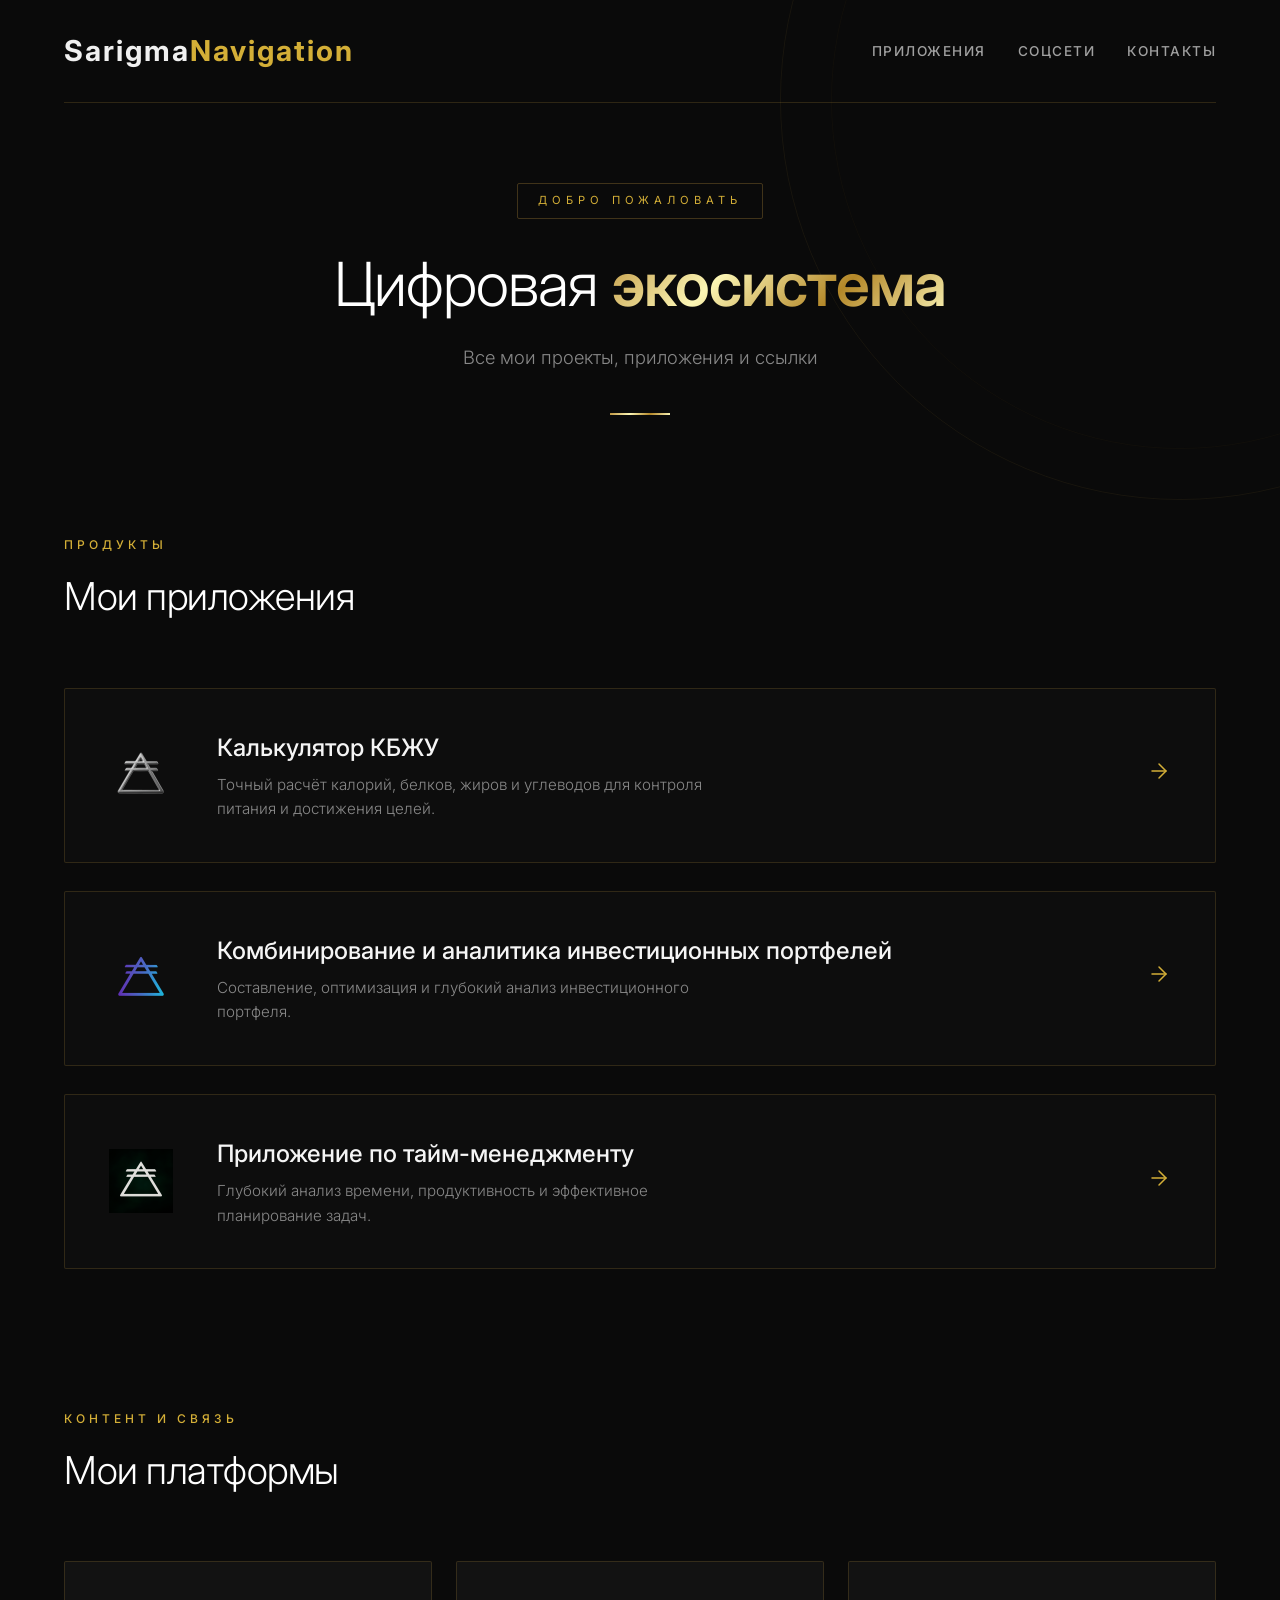
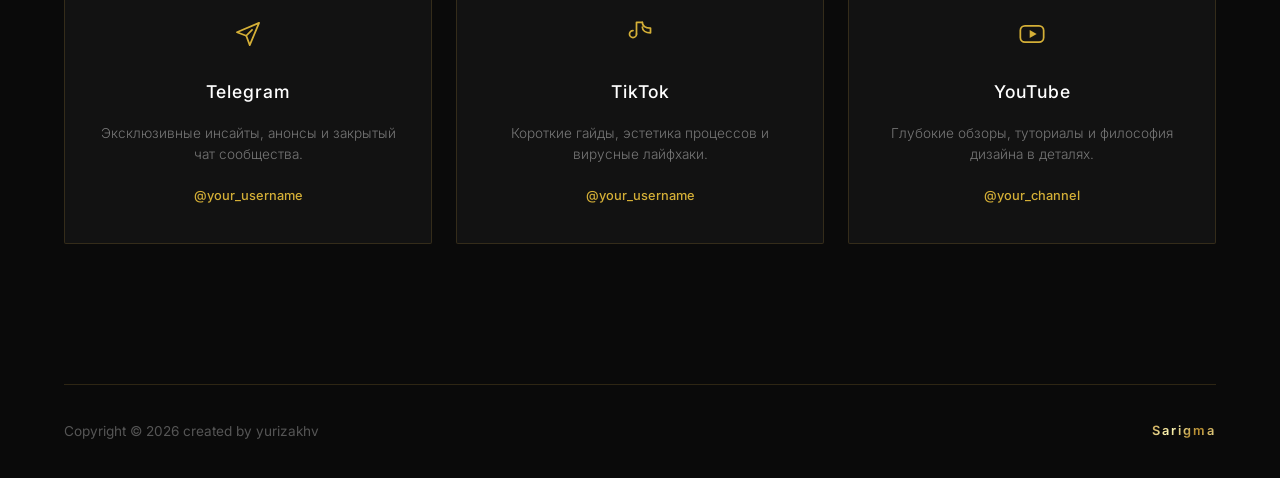
==== index.html @ ba3b02cf "первая полурабочая версия" ====
<!DOCTYPE html>
<html lang="ru">
  <head>
    <link rel="icon" href="img/favicon.png" />
    <meta charset="UTF-8" />
    <meta name="viewport" content="width=device-width, initial-scale=1.0" />
    <title>Sarigma</title>

    <!-- Подключение шрифта Inter -->
    <link rel="preconnect" href="https://fonts.googleapis.com" />
    <link rel="preconnect" href="https://fonts.gstatic.com" crossorigin />
    <link
      href="https://fonts.googleapis.com/css2?family=Inter:opsz,wght@14..32,300;14..32,400;14..32,500;14..32,600;14..32,700&display=swap"
      rel="stylesheet"
    />

    <!-- Подключение стилей -->
    <link rel="stylesheet" href="styles.css" />
  </head>
  <body>
    <!-- Декоративный фоновый элемент -->
    <div class="bg-ornament"></div>

    <div class="container">
      <!-- ===== Верхняя панель ===== -->
      <header class="header">
        <a href="#" class="logo"
          >Sarigma<span class="gold-accent">Navigation</span></a
        >
        <nav>
          <ul class="nav-links">
            <li><a href="#products">Приложения</a></li>
            <li><a href="#media">Соцсети</a></li>
            <li><a href="#contact">Контакты</a></li>
          </ul>
        </nav>
      </header>

      <!-- ===== Главный экран ===== -->
      <section class="hero">
        <span class="hero-badge animate-fade-in">ДОБРО ПОЖАЛОВАТЬ</span>
        <h1 class="animate-slide-up">
          Цифровая <span class="gold-text">экосистема</span><br />
        </h1>
        <p class="animate-slide-up animate-delay-1">
          Все мои проекты, приложения и ссылки
        </p>
        <!-- Декоративная линия -->
        <div class="gold-divider animate-scale-in"></div>
      </section>

      <!-- ===== Секция: Продукты ===== -->
      <section id="products" class="section">
        <div class="section-header">
          <span class="section-tag">Продукты</span>
          <h2 class="section-title">Мои приложения</h2>
        </div>

        <div class="products-grid">
          <!-- Карточка 1: Калькулятор КБЖУ -->
          <a
            href="https://mp.sarigma.ru"
            class="product-card reveal-on-scroll"
            target="_blank"
          >
            <div class="product-icon">
              <img
                src="img/PitAppLogo.png"
                alt="Калькулятор КБЖУ"
                class="product-icon-img"
              />
            </div>
            <div class="product-info">
              <h3>Калькулятор КБЖУ</h3>
              <p>
                Точный расчёт калорий, белков, жиров и углеводов для контроля
                питания и достижения целей.
              </p>
            </div>
            <div class="product-arrow">
              <svg
                width="24"
                height="24"
                viewBox="0 0 24 24"
                fill="none"
                stroke="currentColor"
                stroke-width="1.5"
                stroke-linecap="round"
                stroke-linejoin="round"
              >
                <line x1="5" y1="12" x2="19" y2="12"></line>
                <polyline points="12 5 19 12 12 19"></polyline>
              </svg>
            </div>
            <div class="card-shine"></div>
          </a>

          <!-- Карточка 2: Инвестиционные портфели -->
          <a
            href="https://pb.sarigma.ru"
            class="product-card reveal-on-scroll"
            target="_blank"
          >
            <div class="product-icon">
              <img
                src="img/FinAppLogo.png"
                alt="Инвестиционные портфели"
                class="product-icon-img"
              />
            </div>
            <div class="product-info">
              <h3>Комбинирование и аналитика инвестиционных портфелей</h3>
              <p>
                Составление, оптимизация и глубокий анализ инвестиционного
                портфеля.
              </p>
            </div>
            <div class="product-arrow">
              <svg
                width="24"
                height="24"
                viewBox="0 0 24 24"
                fill="none"
                stroke="currentColor"
                stroke-width="1.5"
                stroke-linecap="round"
                stroke-linejoin="round"
              >
                <line x1="5" y1="12" x2="19" y2="12"></line>
                <polyline points="12 5 19 12 12 19"></polyline>
              </svg>
            </div>
            <div class="card-shine"></div>
          </a>

          <!-- Карточка 3: Тайм-менеджмент -->
          <a
            href="https://dm.sarigma.ru"
            class="product-card reveal-on-scroll"
            target="_blank"
          >
            <div class="product-icon">
              <img
                src="img/deepAppLogo.png"
                alt="Тайм-менеджмент"
                class="product-icon-img"
              />
            </div>
            <div class="product-info">
              <h3>Приложение по тайм-менеджменту</h3>
              <p>
                Глубокий анализ времени, продуктивность и эффективное
                планирование задач.
              </p>
            </div>
            <div class="product-arrow">
              <svg
                width="24"
                height="24"
                viewBox="0 0 24 24"
                fill="none"
                stroke="currentColor"
                stroke-width="1.5"
                stroke-linecap="round"
                stroke-linejoin="round"
              >
                <line x1="5" y1="12" x2="19" y2="12"></line>
                <polyline points="12 5 19 12 12 19"></polyline>
              </svg>
            </div>
            <div class="card-shine"></div>
          </a>
        </div>
      </section>

      <!-- ===== Секция: Социальные сети ===== -->
      <section id="media" class="section">
        <div class="section-header">
          <span class="section-tag">Контент и связь</span>
          <h2 class="section-title">Мои платформы</h2>
        </div>

        <div class="media-grid">
          <!-- Telegram -->
          <a
            href="https://t.me/your_username"
            class="media-card reveal-on-scroll"
            target="_blank"
          >
            <div class="media-icon">
              <svg
                viewBox="0 0 24 24"
                fill="none"
                stroke="currentColor"
                stroke-width="1.5"
                stroke-linecap="round"
                stroke-linejoin="round"
              >
                <path d="M21.5 2.5L2.5 10.5L10.5 13.5L13.5 21.5L21.5 2.5Z" />
                <path d="M10.5 13.5L15.5 8.5" />
              </svg>
            </div>
            <h4>Telegram</h4>
            <p>Эксклюзивные инсайты, анонсы и закрытый чат сообщества.</p>
            <span class="media-handle">@your_username</span>
            <div class="card-shine"></div>
          </a>

          <!-- TikTok -->
          <a
            href="https://tiktok.com/@your_username"
            class="media-card reveal-on-scroll"
            target="_blank"
          >
            <div class="media-icon">
              <svg
                viewBox="0 0 24 24"
                fill="none"
                stroke="currentColor"
                stroke-width="1.5"
                stroke-linecap="round"
                stroke-linejoin="round"
              >
                <path
                  d="M9 12C9 13.6569 7.65685 15 6 15C4.34315 15 3 13.6569 3 12C3 10.3431 4.34315 9 6 9"
                />
                <path d="M9 12V2H14" />
                <path d="M14 2C14 6 18 7 21 7V11C17 11 14 9 14 6" />
              </svg>
            </div>
            <h4>TikTok</h4>
            <p>Короткие гайды, эстетика процессов и вирусные лайфхаки.</p>
            <span class="media-handle">@your_username</span>
            <div class="card-shine"></div>
          </a>

          <!-- YouTube -->
          <a
            href="https://youtube.com/@your_channel"
            class="media-card reveal-on-scroll"
            target="_blank"
          >
            <div class="media-icon">
              <svg
                viewBox="0 0 24 24"
                fill="none"
                stroke="currentColor"
                stroke-width="1.5"
                stroke-linecap="round"
                stroke-linejoin="round"
              >
                <rect x="2" y="5" width="20" height="14" rx="4" />
                <polygon
                  points="10 8.5 16 12 10 15.5 10 8.5"
                  fill="currentColor"
                  stroke="none"
                />
              </svg>
            </div>
            <h4>YouTube</h4>
            <p>Глубокие обзоры, туториалы и философия дизайна в деталях.</p>
            <span class="media-handle">@your_channel</span>
            <div class="card-shine"></div>
          </a>
        </div>
      </section>

      <!-- ===== Футер ===== -->
      <footer id="contact" class="footer">
        <span class="footer-text">Copyright © 2026 created by yurizakhv</span>
        <span class="gold-text">Sarigma</span>
      </footer>
    </div>

    <!-- Подключение скриптов -->
    <script src="script.js"></script>
  </body>
</html>
---- styles.css ----
/* ============================================
   RESET & БАЗОВЫЕ НАСТРОЙКИ
   ============================================ */
*,
*::before,
*::after {
  margin: 0;
  padding: 0;
  box-sizing: border-box;
}

:root {
  --bg-primary: #0a0a0a;
  --bg-secondary: #0d0d0d;
  --bg-card: rgba(255, 255, 255, 0.015);
  --text-primary: #f0f0f0;
  --text-secondary: #a0a0a0;
  --text-muted: #666;
  --gold-light: #fcf6b5;
  --gold-base: #d4af37;
  --gold-dark: #b38728;
  --gold-darker: #8b6914;
  --gold-gradient: linear-gradient(135deg, #bf953f, #fcf6b5, #b38728, #fbf5b7);
  --border-color: rgba(191, 149, 63, 0.2);
  --border-hover: rgba(191, 149, 63, 0.5);
  --font-family: "Inter", -apple-system, BlinkMacSystemFont, sans-serif;
  --transition-smooth: cubic-bezier(0.4, 0, 0.2, 1);
}

html {
  scroll-behavior: smooth;
  scrollbar-width: thin;
  scrollbar-color: var(--gold-dark) var(--bg-primary);
}

body {
  background-color: var(--bg-primary);
  color: var(--text-secondary);
  font-family: var(--font-family);
  line-height: 1.6;
  -webkit-font-smoothing: antialiased;
  -moz-osx-font-smoothing: grayscale;
  overflow-x: hidden;
  position: relative;
}

/* Кастомный скроллбар для Webkit */
::-webkit-scrollbar {
  width: 6px;
}
::-webkit-scrollbar-track {
  background: var(--bg-primary);
}
::-webkit-scrollbar-thumb {
  background: var(--gold-dark);
  border-radius: 3px;
}

.container {
  max-width: 1200px;
  margin: 0 auto;
  padding: 0 24px;
  position: relative;
  z-index: 2;
}

/* ============================================
      ДЕКОРАТИВНЫЙ ФОНОВЫЙ ОРНАМЕНТ
      ============================================ */
.bg-ornament {
  position: fixed;
  top: -300px;
  right: -300px;
  width: 800px;
  height: 800px;
  border: 1px solid rgba(191, 149, 63, 0.08);
  border-radius: 50%;
  pointer-events: none;
  z-index: 0;
  animation: ornamentRotate 60s linear infinite;
}

.bg-ornament::after {
  content: "";
  position: absolute;
  top: 50px;
  left: 50px;
  right: 50px;
  bottom: 50px;
  border: 1px solid rgba(191, 149, 63, 0.04);
  border-radius: 50%;
}

/* Золотой градиент для текста */
.gold-text {
  background: var(--gold-gradient);
  -webkit-background-clip: text;
  -webkit-text-fill-color: transparent;
  background-clip: text;
  font-weight: 600;
}

.gold-accent {
  color: var(--gold-base);
}

/* ============================================
      АНИМАЦИИ
      ============================================ */

/* Анимация появления */
@keyframes fadeInUp {
  from {
    opacity: 0;
    transform: translateY(40px);
  }
  to {
    opacity: 1;
    transform: translateY(0);
  }
}

@keyframes fadeIn {
  from {
    opacity: 0;
  }
  to {
    opacity: 1;
  }
}

@keyframes scaleIn {
  from {
    opacity: 0;
    transform: scale(0.8);
  }
  to {
    opacity: 1;
    transform: scale(1);
  }
}

@keyframes shimmer {
  0% {
    background-position: -200% center;
  }
  100% {
    background-position: 200% center;
  }
}

@keyframes ornamentRotate {
  from {
    transform: rotate(0deg);
  }
  to {
    transform: rotate(360deg);
  }
}

@keyframes pulse {
  0%,
  100% {
    opacity: 0.4;
  }
  50% {
    opacity: 0.8;
  }
}

@keyframes borderGlow {
  0%,
  100% {
    border-color: rgba(191, 149, 63, 0.2);
  }
  50% {
    border-color: rgba(191, 149, 63, 0.5);
  }
}

@keyframes arrowPulse {
  0%,
  100% {
    transform: translateX(0);
  }
  50% {
    transform: translateX(6px);
  }
}

/* Классы для анимаций */
.animate-fade-in {
  animation: fadeIn 1s var(--transition-smooth) both;
}

.animate-slide-up {
  animation: fadeInUp 0.8s var(--transition-smooth) both;
}

.animate-scale-in {
  animation: scaleIn 0.6s var(--transition-smooth) 0.5s both;
}

.animate-delay-1 {
  animation-delay: 0.2s;
}
.animate-delay-2 {
  animation-delay: 0.4s;
}
.animate-delay-3 {
  animation-delay: 0.6s;
}

/* Анимация при скролле */
.reveal-on-scroll {
  opacity: 0;
  transform: translateY(60px);
  transition: opacity 0.8s var(--transition-smooth),
    transform 0.8s var(--transition-smooth);
}

.reveal-on-scroll.revealed {
  opacity: 1;
  transform: translateY(0);
}

/* Задержки для reveal */
.product-card:nth-child(1) {
  transition-delay: 0.1s;
}
.product-card:nth-child(2) {
  transition-delay: 0.2s;
}
.product-card:nth-child(3) {
  transition-delay: 0.3s;
}
.media-card:nth-child(1) {
  transition-delay: 0.1s;
}
.media-card:nth-child(2) {
  transition-delay: 0.2s;
}
.media-card:nth-child(3) {
  transition-delay: 0.3s;
}

/* ============================================
      HEADER
      ============================================ */
.header {
  display: flex;
  justify-content: space-between;
  align-items: center;
  padding: 28px 0;
  border-bottom: 1px solid var(--border-color);
  margin-bottom: 80px;
  animation: fadeIn 0.6s var(--transition-smooth) both;
}

.logo {
  font-size: 1.8rem;
  font-weight: 700;
  letter-spacing: 2px;
  color: var(--text-primary);
  text-decoration: none;
  transition: color 0.3s;
  position: relative;
}

.logo:hover {
  color: #fff;
}

.nav-links {
  display: flex;
  gap: 32px;
  list-style: none;
}

.nav-links a {
  color: var(--text-secondary);
  text-decoration: none;
  font-weight: 500;
  font-size: 0.85rem;
  text-transform: uppercase;
  letter-spacing: 1.5px;
  transition: color 0.3s;
  position: relative;
  padding: 4px 0;
}

.nav-links a::after {
  content: "";
  position: absolute;
  bottom: 0;
  left: 0;
  width: 0;
  height: 1px;
  background: var(--gold-base);
  transition: width 0.3s var(--transition-smooth);
}

.nav-links a:hover {
  color: var(--gold-base);
}

.nav-links a:hover::after {
  width: 100%;
}

/* ============================================
      HERO
      ============================================ */
.hero {
  text-align: center;
  margin-bottom: 120px;
  position: relative;
}

.hero-badge {
  display: inline-block;
  font-size: 0.7rem;
  text-transform: uppercase;
  letter-spacing: 5px;
  color: var(--gold-base);
  padding: 8px 20px;
  border: 1px solid rgba(191, 149, 63, 0.3);
  border-radius: 2px;
  margin-bottom: 32px;
}

.hero h1 {
  font-size: 3.8rem;
  font-weight: 300;
  letter-spacing: -1px;
  line-height: 1.1;
  margin-bottom: 24px;
  color: #fff;
}

.hero p {
  font-size: 1.15rem;
  color: #888;
  max-width: 560px;
  margin: 0 auto 40px;
  font-weight: 300;
  line-height: 1.7;
}

.gold-divider {
  width: 60px;
  height: 2px;
  background: var(--gold-gradient);
  margin: 0 auto;
}

/* ============================================
      СЕКЦИИ
      ============================================ */
.section {
  margin-bottom: 140px;
}

.section-header {
  margin-bottom: 60px;
}

.section-tag {
  display: block;
  font-size: 0.75rem;
  text-transform: uppercase;
  letter-spacing: 4px;
  color: var(--gold-base);
  margin-bottom: 12px;
  font-weight: 500;
}

.section-title {
  font-size: 2.4rem;
  font-weight: 300;
  color: #fff;
  letter-spacing: -0.5px;
}

/* ============================================
      КАРТОЧКИ ПРОДУКТОВ
      ============================================ */
.products-grid {
  display: flex;
  flex-direction: column;
  gap: 28px;
}

.product-card {
  position: relative;
  display: flex;
  align-items: center;
  background: var(--bg-card);
  border: 1px solid var(--border-color);
  border-radius: 2px;
  padding: 40px 44px;
  text-decoration: none;
  color: inherit;
  gap: 44px;
  transition: border-color 0.5s var(--transition-smooth),
    background 0.5s var(--transition-smooth),
    transform 0.4s var(--transition-smooth);
  overflow: hidden;
  cursor: pointer;
}

.product-card:hover {
  border-color: var(--border-hover);
  background: rgba(255, 255, 255, 0.03);
  transform: translateX(4px);
}

.product-icon {
  font-size: 2.6rem;
  min-width: 64px;
  text-align: center;
  color: var(--gold-base);
  transition: transform 0.4s var(--transition-smooth);
  position: relative;
  z-index: 1;
}

.product-card:hover .product-icon {
  transform: scale(1.1);
}

.product-info {
  position: relative;
  z-index: 1;
}

.product-info h3 {
  font-size: 1.5rem;
  font-weight: 500;
  color: #f5f5f5;
  margin-bottom: 6px;
  transition: color 0.3s;
}

.product-card:hover .product-info h3 {
  color: #fff;
}

.product-info p {
  color: #888;
  font-weight: 300;
  font-size: 0.95rem;
  max-width: 520px;
}

.product-arrow {
  margin-left: auto;
  color: var(--gold-base);
  transition: all 0.4s var(--transition-smooth);
  position: relative;
  z-index: 1;
}

.product-card:hover .product-arrow {
  animation: arrowPulse 0.6s var(--transition-smooth) infinite;
  color: #fff;
}

/* Эффект блика при наведении */
.card-shine {
  position: absolute;
  top: 0;
  left: 0;
  width: 100%;
  height: 100%;
  background: radial-gradient(
    400px circle at var(--mouse-x, 50%) var(--mouse-y, 50%),
    rgba(191, 149, 63, 0.06),
    transparent 40%
  );
  opacity: 0;
  transition: opacity 0.3s;
  pointer-events: none;
  z-index: 0;
}

.product-card:hover .card-shine,
.media-card:hover .card-shine {
  opacity: 1;
}

/* ============================================
      МЕДИА-КАРТОЧКИ
      ============================================ */
.media-grid {
  display: grid;
  grid-template-columns: repeat(3, 1fr);
  gap: 24px;
}

.media-card {
  position: relative;
  background: rgba(20, 20, 20, 0.8);
  border: 1px solid var(--border-color);
  padding: 44px 28px 36px;
  text-align: center;
  border-radius: 2px;
  transition: border-color 0.4s var(--transition-smooth),
    background 0.4s var(--transition-smooth),
    transform 0.4s var(--transition-smooth);
  text-decoration: none;
  color: #ccc;
  display: flex;
  flex-direction: column;
  align-items: center;
  gap: 16px;
  overflow: hidden;
  cursor: pointer;
}

.media-card:hover {
  border-color: var(--gold-base);
  background: #111;
  color: #fff;
  transform: translateY(-6px);
  box-shadow: 0 20px 40px rgba(0, 0, 0, 0.5);
}

.media-icon {
  width: 56px;
  height: 56px;
  display: flex;
  align-items: center;
  justify-content: center;
  color: var(--gold-base);
  transition: all 0.4s var(--transition-smooth);
  position: relative;
  z-index: 1;
}

.media-icon svg {
  width: 28px;
  height: 28px;
}

.media-card:hover .media-icon {
  transform: scale(1.15);
  color: var(--gold-light);
}

.media-card h4 {
  font-size: 1.1rem;
  font-weight: 500;
  letter-spacing: 1px;
  color: #fff;
  position: relative;
  z-index: 1;
}

.media-card p {
  font-size: 0.85rem;
  color: #777;
  font-weight: 300;
  position: relative;
  z-index: 1;
}

.media-handle {
  display: inline-block;
  color: var(--gold-base);
  font-size: 0.8rem;
  font-weight: 500;
  margin-top: 4px;
  transition: color 0.3s;
  position: relative;
  z-index: 1;
}

.media-card:hover .media-handle {
  color: #fff;
}

/* ============================================
      FOOTER
      ============================================ */
.footer {
  border-top: 1px solid var(--border-color);
  padding: 36px 0;
  display: flex;
  justify-content: space-between;
  align-items: center;
  color: #555;
  font-size: 0.85rem;
}

.footer-text {
  color: #555;
}

.footer .gold-text {
  font-size: 0.8rem;
  letter-spacing: 2px;
}

/* ============================================
      АДАПТИВНОСТЬ
      ============================================ */
@media (max-width: 1024px) {
  .hero h1 {
    font-size: 2.8rem;
  }

  .media-grid {
    grid-template-columns: repeat(2, 1fr);
  }
}

@media (max-width: 768px) {
  .hero h1 {
    font-size: 2.2rem;
  }

  .hero p {
    font-size: 1rem;
  }

  .product-card {
    flex-direction: column;
    text-align: center;
    padding: 32px 24px;
    gap: 18px;
  }

  .product-arrow {
    margin-left: 0;
    transform: rotate(90deg);
  }

  .product-card:hover .product-arrow {
    animation: none;
    transform: rotate(90deg) translateX(4px);
  }

  .media-grid {
    grid-template-columns: 1fr;
    gap: 16px;
  }

  .header {
    flex-direction: column;
    gap: 16px;
  }

  .nav-links {
    gap: 18px;
    flex-wrap: wrap;
    justify-content: center;
  }

  .section {
    margin-bottom: 100px;
  }

  .hero {
    margin-bottom: 80px;
  }

  .bg-ornament {
    width: 400px;
    height: 400px;
    top: -100px;
    right: -100px;
  }
}

@media (max-width: 480px) {
  .container {
    padding: 0 16px;
  }

  .hero h1 {
    font-size: 1.8rem;
  }

  .section-title {
    font-size: 1.8rem;
  }

  .product-info h3 {
    font-size: 1.3rem;
  }

  .footer {
    flex-direction: column;
    gap: 12px;
    text-align: center;
  }
}

/* ============================================
   ИКОНКИ ПРИЛОЖЕНИЙ (ИЗОБРАЖЕНИЯ)
   ============================================ */
.product-icon-img {
  width: 64px;
  height: 64px;
  object-fit: contain;
  display: block;
  transition: transform 0.4s var(--transition-smooth);
  filter: brightness(0.9);
}

.product-card:hover .product-icon-img {
  transform: scale(1.1);
  filter: brightness(1.1);
}

/* Убираем старый стиль для эмодзи-иконок */
.product-icon .icon-placeholder {
  display: none;
}
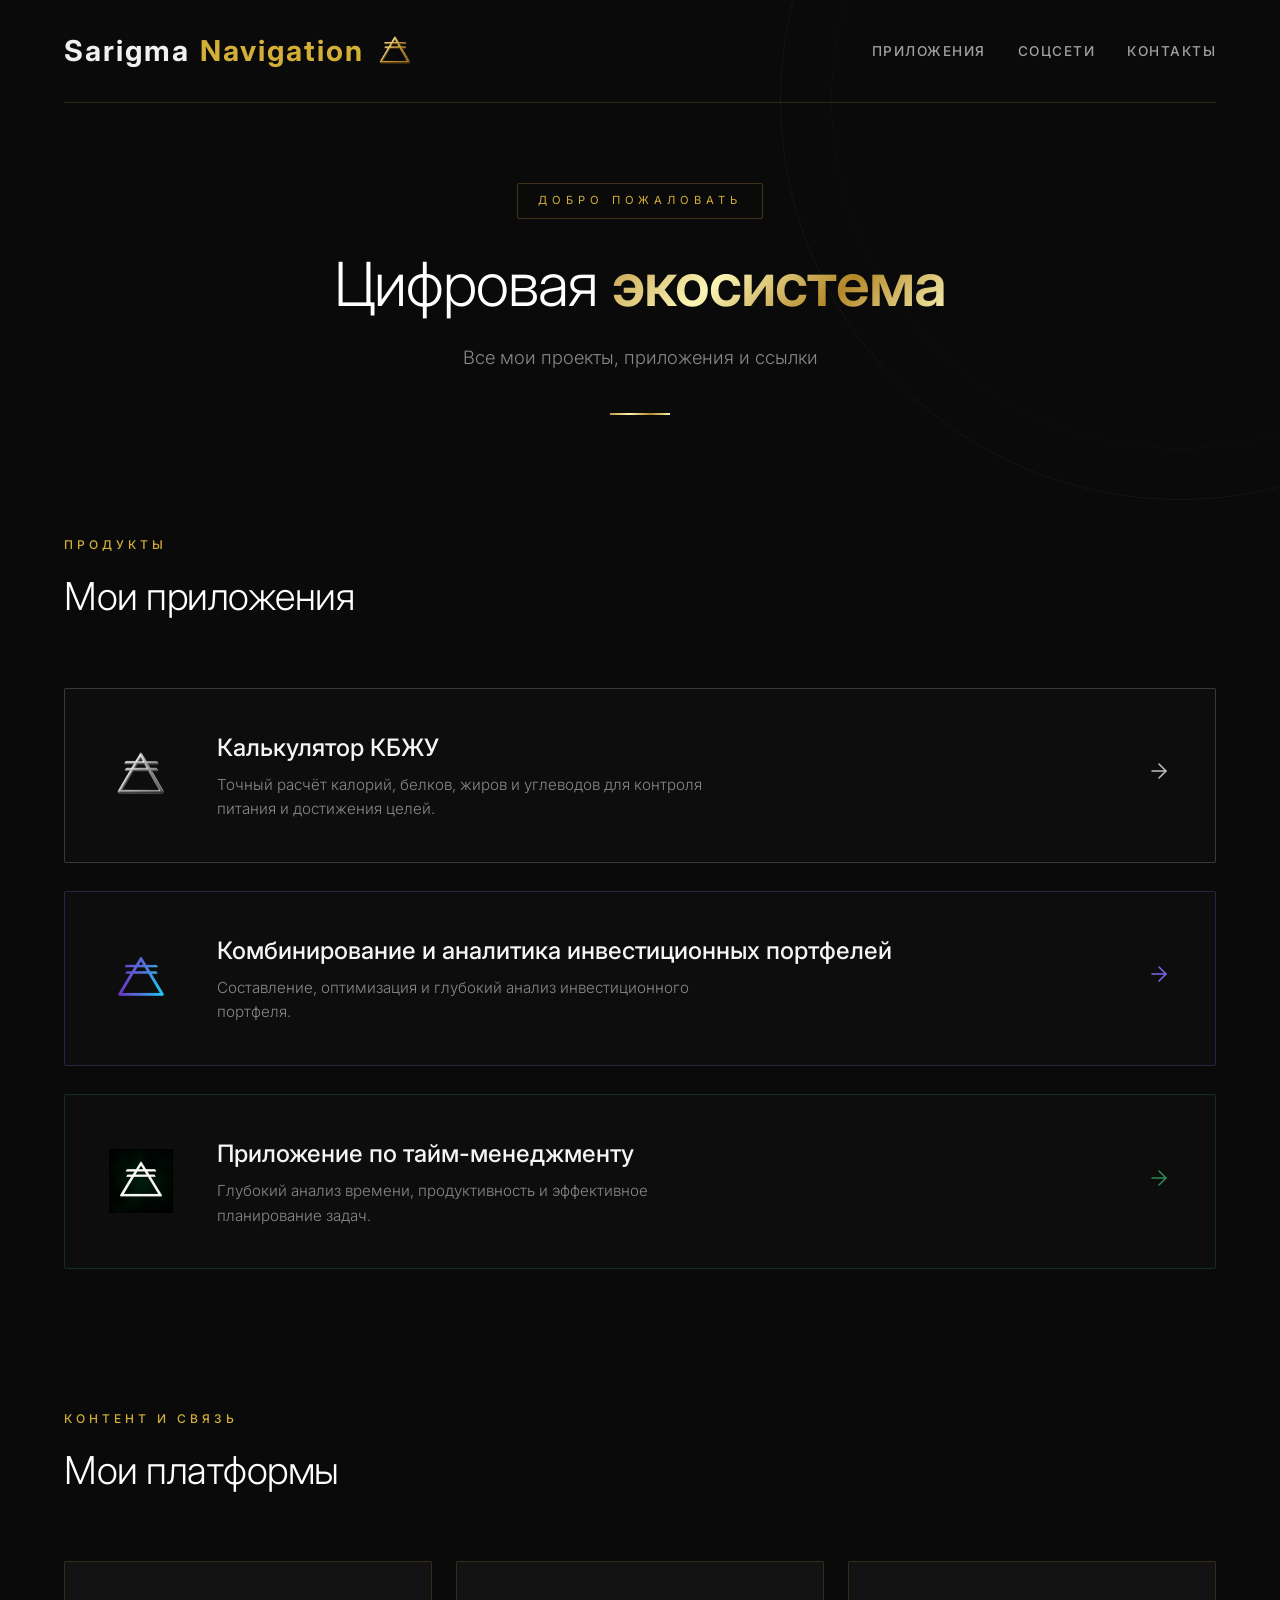
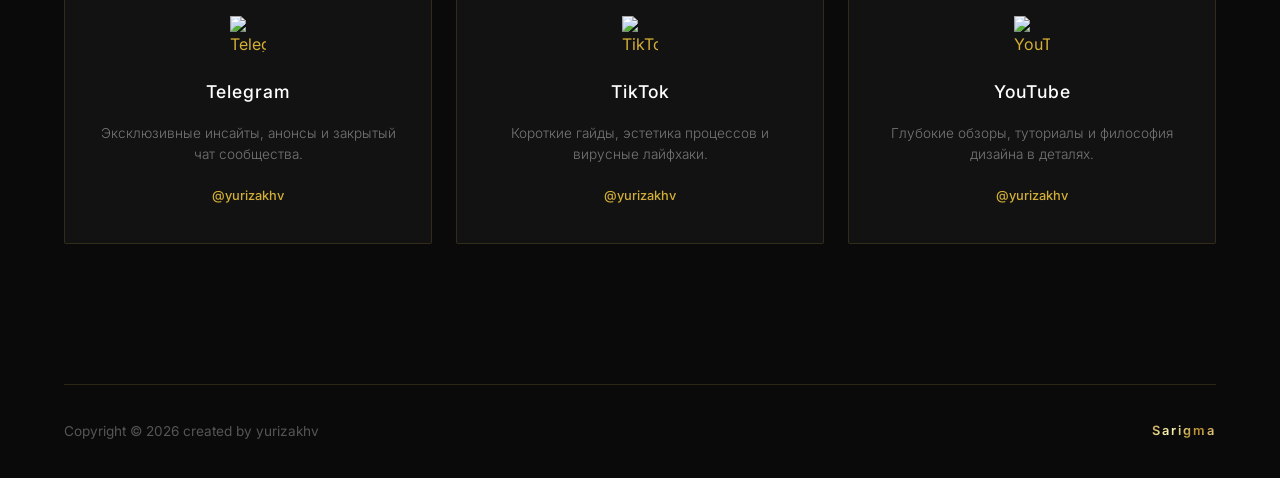
==== commit 81aacf8d: "апдейт" ====
--- a/index.html
+++ b/index.html
@@ -24,9 +24,10 @@
     <div class="container">
       <!-- ===== Верхняя панель ===== -->
       <header class="header">
-        <a href="#" class="logo"
-          >Sarigma<span class="gold-accent">Navigation</span></a
-        >
+        <a href="#" class="logo">
+          Sarigma<span class="gold-accent">Navigation</span>
+          <img src="img/sarigmaLogo.png" alt="Sarigma Logo" class="logo-img" />
+        </a>
         <nav>
           <ul class="nav-links">
             <li><a href="#products">Приложения</a></li>
@@ -57,10 +58,10 @@
         </div>
 
         <div class="products-grid">
-          <!-- Карточка 1: Калькулятор КБЖУ -->
+          <!-- Карточка 1: Калькулятор КБЖУ (серебристая) -->
           <a
             href="https://mp.sarigma.ru"
-            class="product-card reveal-on-scroll"
+            class="product-card reveal-on-scroll card-silver"
             target="_blank"
           >
             <div class="product-icon">
@@ -95,10 +96,10 @@
             <div class="card-shine"></div>
           </a>
 
-          <!-- Карточка 2: Инвестиционные портфели -->
+          <!-- Карточка 2: Инвестиционные портфели (сине-фиолетовая) -->
           <a
             href="https://pb.sarigma.ru"
-            class="product-card reveal-on-scroll"
+            class="product-card reveal-on-scroll card-blue-purple"
             target="_blank"
           >
             <div class="product-icon">
@@ -133,10 +134,10 @@
             <div class="card-shine"></div>
           </a>
 
-          <!-- Карточка 3: Тайм-менеджмент -->
+          <!-- Карточка 3: Тайм-менеджмент (тёмно-зелёная) -->
           <a
             href="https://dm.sarigma.ru"
-            class="product-card reveal-on-scroll"
+            class="product-card reveal-on-scroll card-dark-green"
             target="_blank"
           >
             <div class="product-icon">
@@ -183,83 +184,58 @@
         <div class="media-grid">
           <!-- Telegram -->
           <a
-            href="https://t.me/your_username"
+            href="https://t.me/yurizakhv"
             class="media-card reveal-on-scroll"
             target="_blank"
           >
             <div class="media-icon">
-              <svg
-                viewBox="0 0 24 24"
-                fill="none"
-                stroke="currentColor"
-                stroke-width="1.5"
-                stroke-linecap="round"
-                stroke-linejoin="round"
-              >
-                <path d="M21.5 2.5L2.5 10.5L10.5 13.5L13.5 21.5L21.5 2.5Z" />
-                <path d="M10.5 13.5L15.5 8.5" />
-              </svg>
+              <img
+                src="https://cdn.jsdelivr.net/npm/simple-icons@v9/icons/telegram.svg"
+                alt="Telegram"
+                class="media-icon-img"
+              />
             </div>
             <h4>Telegram</h4>
             <p>Эксклюзивные инсайты, анонсы и закрытый чат сообщества.</p>
-            <span class="media-handle">@your_username</span>
+            <span class="media-handle">@yurizakhv</span>
             <div class="card-shine"></div>
           </a>
 
           <!-- TikTok -->
           <a
-            href="https://tiktok.com/@your_username"
+            href="https://tiktok.com/@yurizakhv"
             class="media-card reveal-on-scroll"
             target="_blank"
           >
             <div class="media-icon">
-              <svg
-                viewBox="0 0 24 24"
-                fill="none"
-                stroke="currentColor"
-                stroke-width="1.5"
-                stroke-linecap="round"
-                stroke-linejoin="round"
-              >
-                <path
-                  d="M9 12C9 13.6569 7.65685 15 6 15C4.34315 15 3 13.6569 3 12C3 10.3431 4.34315 9 6 9"
-                />
-                <path d="M9 12V2H14" />
-                <path d="M14 2C14 6 18 7 21 7V11C17 11 14 9 14 6" />
-              </svg>
+              <img
+                src="https://cdn.jsdelivr.net/npm/simple-icons@v9/icons/tiktok.svg"
+                alt="TikTok"
+                class="media-icon-img"
+              />
             </div>
             <h4>TikTok</h4>
             <p>Короткие гайды, эстетика процессов и вирусные лайфхаки.</p>
-            <span class="media-handle">@your_username</span>
+            <span class="media-handle">@yurizakhv</span>
             <div class="card-shine"></div>
           </a>
 
           <!-- YouTube -->
           <a
-            href="https://youtube.com/@your_channel"
+            href="https://youtube.com/@yurizakhv"
             class="media-card reveal-on-scroll"
             target="_blank"
           >
             <div class="media-icon">
-              <svg
-                viewBox="0 0 24 24"
-                fill="none"
-                stroke="currentColor"
-                stroke-width="1.5"
-                stroke-linecap="round"
-                stroke-linejoin="round"
-              >
-                <rect x="2" y="5" width="20" height="14" rx="4" />
-                <polygon
-                  points="10 8.5 16 12 10 15.5 10 8.5"
-                  fill="currentColor"
-                  stroke="none"
-                />
-              </svg>
+              <img
+                src="https://cdn.jsdelivr.net/npm/simple-icons@v9/icons/youtube.svg"
+                alt="YouTube"
+                class="media-icon-img"
+              />
             </div>
             <h4>YouTube</h4>
             <p>Глубокие обзоры, туториалы и философия дизайна в деталях.</p>
-            <span class="media-handle">@your_channel</span>
+            <span class="media-handle">@yurizakhv</span>
             <div class="card-shine"></div>
           </a>
         </div>
--- a/styles.css
+++ b/styles.css
@@ -23,6 +23,15 @@
   --gold-gradient: linear-gradient(135deg, #bf953f, #fcf6b5, #b38728, #fbf5b7);
   --border-color: rgba(191, 149, 63, 0.2);
   --border-hover: rgba(191, 149, 63, 0.5);
+
+  /* Цвета для обводок карточек */
+  --color-silver: #c0c0c0;
+  --color-silver-glow: rgba(192, 192, 192, 0.5);
+  --color-blue-purple: #7b68ee;
+  --color-blue-purple-glow: rgba(123, 104, 238, 0.5);
+  --color-dark-green: #2e8b57;
+  --color-dark-green-glow: rgba(46, 139, 87, 0.5);
+
   --font-family: "Inter", -apple-system, BlinkMacSystemFont, sans-serif;
   --transition-smooth: cubic-bezier(0.4, 0, 0.2, 1);
 }
@@ -188,6 +197,19 @@
   }
 }
 
+/* Лаконичная анимация логотипа */
+@keyframes logoGentleFloat {
+  0%,
+  100% {
+    transform: translateY(0) scale(1);
+    filter: drop-shadow(0 0 3px rgba(212, 175, 55, 0.3));
+  }
+  50% {
+    transform: translateY(-3px) scale(1.03);
+    filter: drop-shadow(0 0 8px rgba(212, 175, 55, 0.5));
+  }
+}
+
 /* Классы для анимаций */
 .animate-fade-in {
   animation: fadeIn 1s var(--transition-smooth) both;
@@ -258,6 +280,9 @@
 }
 
 .logo {
+  display: flex;
+  align-items: center;
+  gap: 10px;
   font-size: 1.8rem;
   font-weight: 700;
   letter-spacing: 2px;
@@ -269,6 +294,19 @@
 
 .logo:hover {
   color: #fff;
+}
+
+/* Анимированный логотип */
+.logo-img {
+  width: 42px;
+  height: 42px;
+  object-fit: contain;
+  animation: logoGentleFloat 4s ease-in-out infinite;
+  transition: filter 0.3s ease;
+}
+
+.logo:hover .logo-img {
+  filter: drop-shadow(0 0 12px rgba(212, 175, 55, 0.7));
 }
 
 .nav-links {
@@ -404,22 +442,92 @@
   gap: 44px;
   transition: border-color 0.5s var(--transition-smooth),
     background 0.5s var(--transition-smooth),
-    transform 0.4s var(--transition-smooth);
+    transform 0.4s var(--transition-smooth),
+    box-shadow 0.5s var(--transition-smooth);
   overflow: hidden;
   cursor: pointer;
 }
 
-.product-card:hover {
-  border-color: var(--border-hover);
-  background: rgba(255, 255, 255, 0.03);
+/* ---- Цветовые темы карточек ---- */
+
+/* Карточка 1: Серебристая */
+.product-card.card-silver {
+  border-color: rgba(192, 192, 192, 0.25);
+}
+
+.product-card.card-silver:hover {
+  border-color: rgba(192, 192, 192, 0.6);
+  background: rgba(192, 192, 192, 0.03);
   transform: translateX(4px);
-}
+  box-shadow: 0 8px 30px rgba(192, 192, 192, 0.08);
+}
+
+.product-card.card-silver .product-icon {
+  color: var(--color-silver);
+}
+
+.product-card.card-silver:hover .product-icon-img {
+  filter: drop-shadow(0 0 12px rgba(192, 192, 192, 0.5)) brightness(1.1);
+}
+
+.product-card.card-silver .product-arrow {
+  color: var(--color-silver);
+}
+
+/* Карточка 2: Сине-фиолетовая */
+.product-card.card-blue-purple {
+  border-color: rgba(123, 104, 238, 0.25);
+}
+
+.product-card.card-blue-purple:hover {
+  border-color: rgba(123, 104, 238, 0.6);
+  background: rgba(123, 104, 238, 0.03);
+  transform: translateX(4px);
+  box-shadow: 0 8px 30px rgba(123, 104, 238, 0.1);
+}
+
+.product-card.card-blue-purple .product-icon {
+  color: var(--color-blue-purple);
+}
+
+.product-card.card-blue-purple:hover .product-icon-img {
+  filter: drop-shadow(0 0 14px rgba(123, 104, 238, 0.5)) brightness(1.1);
+}
+
+.product-card.card-blue-purple .product-arrow {
+  color: var(--color-blue-purple);
+}
+
+/* Карточка 3: Тёмно-зелёная */
+.product-card.card-dark-green {
+  border-color: rgba(46, 139, 87, 0.25);
+}
+
+.product-card.card-dark-green:hover {
+  border-color: rgba(46, 139, 87, 0.6);
+  background: rgba(46, 139, 87, 0.03);
+  transform: translateX(4px);
+  box-shadow: 0 8px 30px rgba(46, 139, 87, 0.08);
+}
+
+.product-card.card-dark-green .product-icon {
+  color: var(--color-dark-green);
+}
+
+.product-card.card-dark-green:hover .product-icon-img {
+  filter: drop-shadow(0 0 12px rgba(46, 139, 87, 0.5)) brightness(1.1);
+}
+
+.product-card.card-dark-green .product-arrow {
+  color: var(--color-dark-green);
+}
+
+/* ---- Общие стили карточки ---- */
 
 .product-icon {
   font-size: 2.6rem;
   min-width: 64px;
   text-align: center;
-  color: var(--gold-base);
   transition: transform 0.4s var(--transition-smooth);
   position: relative;
   z-index: 1;
@@ -455,7 +563,6 @@
 
 .product-arrow {
   margin-left: auto;
-  color: var(--gold-base);
   transition: all 0.4s var(--transition-smooth);
   position: relative;
   z-index: 1;
@@ -475,7 +582,7 @@
   height: 100%;
   background: radial-gradient(
     400px circle at var(--mouse-x, 50%) var(--mouse-y, 50%),
-    rgba(191, 149, 63, 0.06),
+    rgba(255, 255, 255, 0.04),
     transparent 40%
   );
   opacity: 0;
@@ -487,6 +594,27 @@
 .product-card:hover .card-shine,
 .media-card:hover .card-shine {
   opacity: 1;
+}
+
+/* ============================================
+      ИКОНКИ ПРИЛОЖЕНИЙ (ИЗОБРАЖЕНИЯ)
+      ============================================ */
+.product-icon-img {
+  width: 64px;
+  height: 64px;
+  object-fit: contain;
+  display: block;
+  transition: transform 0.4s var(--transition-smooth),
+    filter 0.4s var(--transition-smooth);
+}
+
+.product-card:hover .product-icon-img {
+  transform: scale(1.1);
+}
+
+/* Убираем старый стиль для эмодзи-иконок */
+.product-icon .icon-placeholder {
+  display: none;
 }
 
 /* ============================================
@@ -507,7 +635,8 @@
   border-radius: 2px;
   transition: border-color 0.4s var(--transition-smooth),
     background 0.4s var(--transition-smooth),
-    transform 0.4s var(--transition-smooth);
+    transform 0.4s var(--transition-smooth),
+    box-shadow 0.4s var(--transition-smooth);
   text-decoration: none;
   color: #ccc;
   display: flex;
@@ -543,9 +672,23 @@
   height: 28px;
 }
 
+/* Иконки соцсетей — img */
+.media-icon-img {
+  width: 36px;
+  height: 36px;
+  object-fit: contain;
+  transition: transform 0.4s var(--transition-smooth),
+    filter 0.4s var(--transition-smooth);
+}
+
 .media-card:hover .media-icon {
   transform: scale(1.15);
   color: var(--gold-light);
+}
+
+.media-card:hover .media-icon-img {
+  transform: scale(1.15);
+  filter: drop-shadow(0 0 8px rgba(212, 175, 55, 0.5));
 }
 
 .media-card h4 {
@@ -671,6 +814,15 @@
     top: -100px;
     right: -100px;
   }
+
+  .logo {
+    font-size: 1.4rem;
+  }
+
+  .logo-img {
+    width: 34px;
+    height: 34px;
+  }
 }
 
 @media (max-width: 480px) {
@@ -696,25 +848,3 @@
     text-align: center;
   }
 }
-
-/* ============================================
-   ИКОНКИ ПРИЛОЖЕНИЙ (ИЗОБРАЖЕНИЯ)
-   ============================================ */
-.product-icon-img {
-  width: 64px;
-  height: 64px;
-  object-fit: contain;
-  display: block;
-  transition: transform 0.4s var(--transition-smooth);
-  filter: brightness(0.9);
-}
-
-.product-card:hover .product-icon-img {
-  transform: scale(1.1);
-  filter: brightness(1.1);
-}
-
-/* Убираем старый стиль для эмодзи-иконок */
-.product-icon .icon-placeholder {
-  display: none;
-}
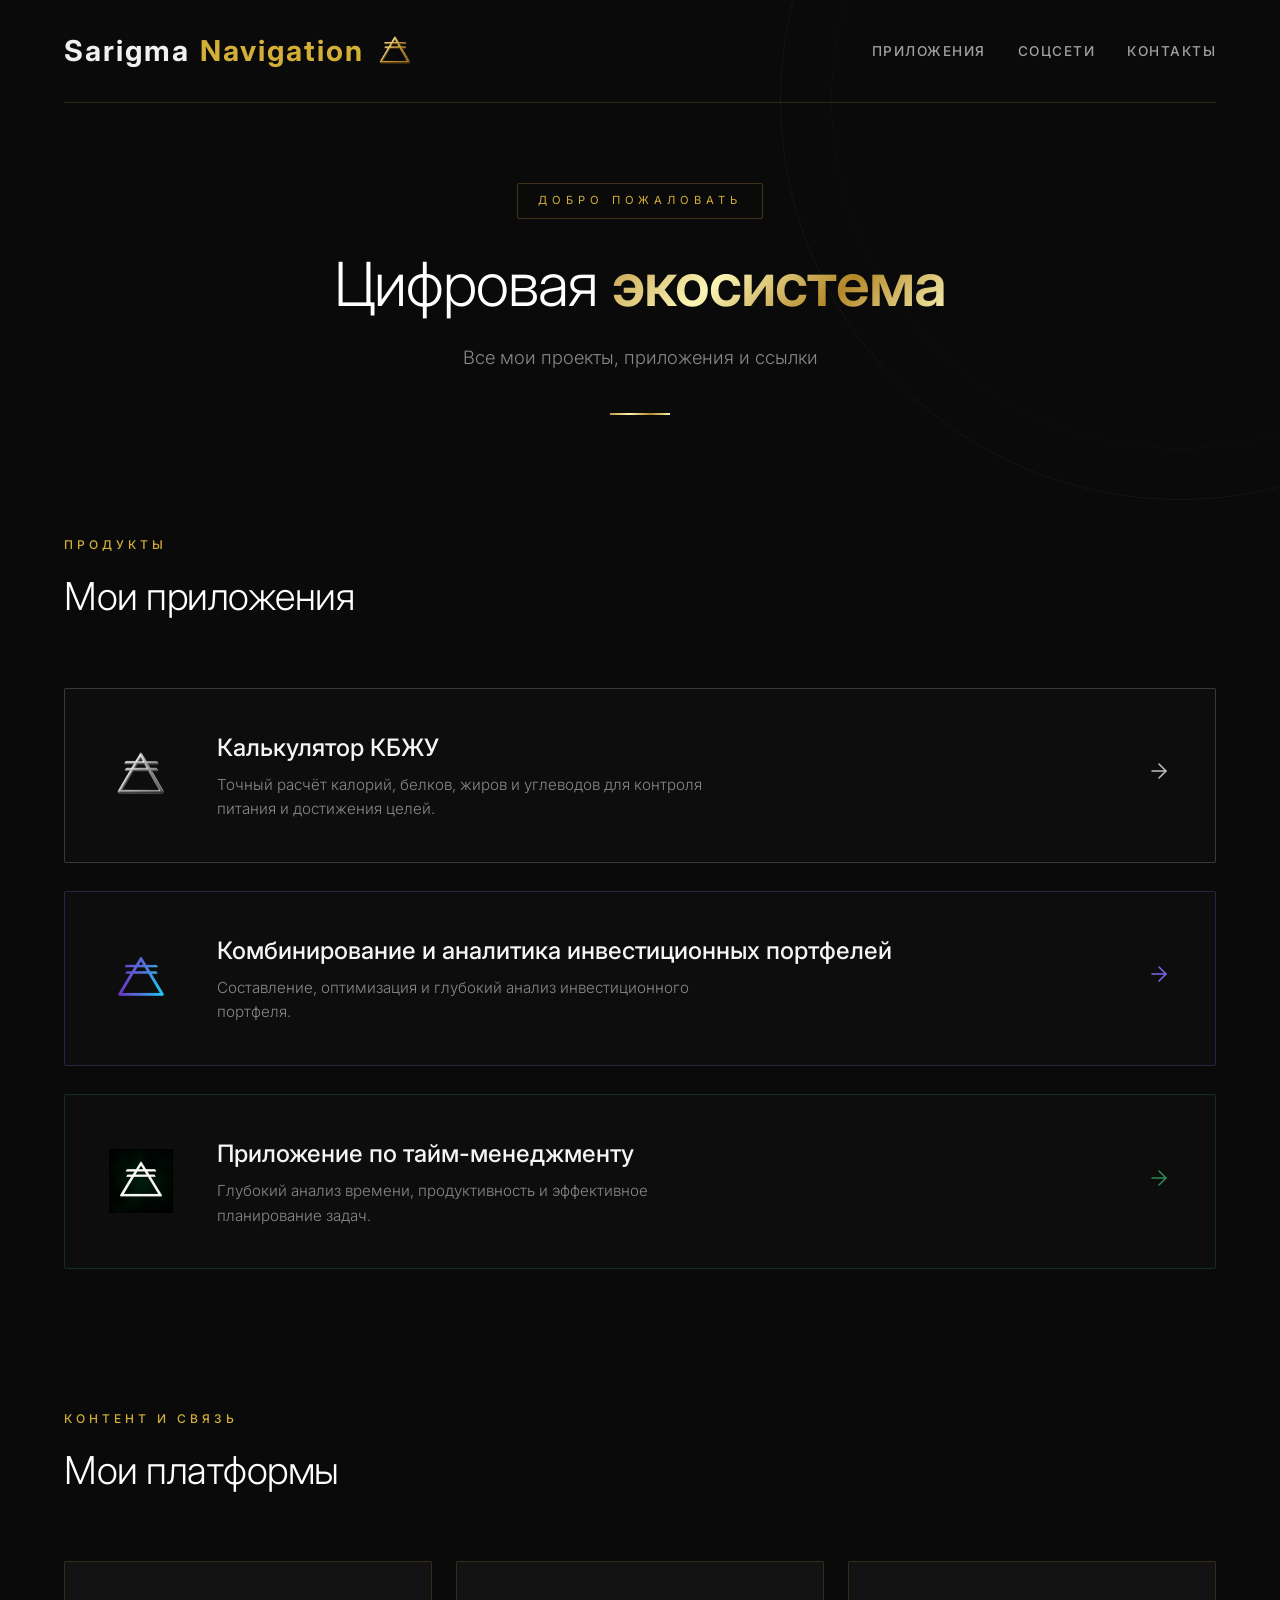
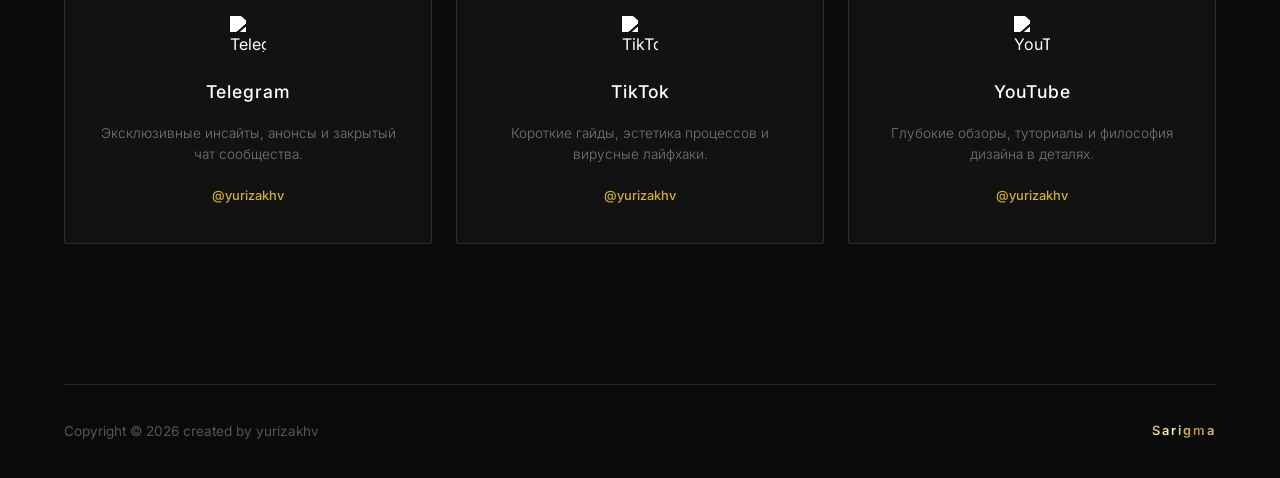
==== commit 6a80087a: "добавил сео" ====
--- a/index.html
+++ b/index.html
@@ -1,6 +1,22 @@
 <!DOCTYPE html>
 <html lang="ru">
   <head>
+    <meta
+      name="description"
+      content="Sarigma (Саригма) — цифровая экосистема проектов: калькулятор КБЖУ для расчёта калорий, аналитика и комбинирование инвестиционных портфелей, приложение для тайм-менеджмента и глубокого анализа времени. Все проекты в одном месте."
+    />
+    <meta
+      name="keywords"
+      content="sarigma, саригма, yurizakhv, Юрий Захваткин, калькулятор КБЖУ, расчёт калорий, инвестиционный портфель, аналитика инвестиций, тайм-менеджмент, планирование задач, продуктивность, цифровая экосистема, приложения"
+    />
+    <meta name="author" content="yurizakhv" />
+    <meta name="robots" content="index, follow" />
+    <link rel="canonical" href="https://sarigma.ru" />
+
+    <meta name="rating" content="general" />
+    <meta name="revisit-after" content="7 days" />
+    <meta http-equiv="content-language" content="ru" />
+
     <link rel="icon" href="img/favicon.png" />
     <meta charset="UTF-8" />
     <meta name="viewport" content="width=device-width, initial-scale=1.0" />
@@ -18,6 +34,21 @@
     <link rel="stylesheet" href="styles.css" />
   </head>
   <body>
+    <!-- ===== LOADING SCREEN ===== -->
+    <div id="loading-screen" class="loading-screen">
+      <div class="loading-content">
+        <img
+          src="img/sarigmaLogo.png"
+          alt="Sarigma Logo"
+          class="loading-logo"
+        />
+        <div class="loading-text">Загрузка...</div>
+        <div class="loading-progress">
+          <div class="loading-progress-bar"></div>
+        </div>
+      </div>
+    </div>
+
     <!-- Декоративный фоновый элемент -->
     <div class="bg-ornament"></div>
 
--- a/styles.css
+++ b/styles.css
@@ -74,8 +74,8 @@
 }
 
 /* ============================================
-      ДЕКОРАТИВНЫЙ ФОНОВЫЙ ОРНАМЕНТ
-      ============================================ */
+         ДЕКОРАТИВНЫЙ ФОНОВЫЙ ОРНАМЕНТ
+         ============================================ */
 .bg-ornament {
   position: fixed;
   top: -300px;
@@ -114,8 +114,8 @@
 }
 
 /* ============================================
-      АНИМАЦИИ
-      ============================================ */
+         АНИМАЦИИ
+         ============================================ */
 
 /* Анимация появления */
 @keyframes fadeInUp {
@@ -233,12 +233,11 @@
   animation-delay: 0.6s;
 }
 
-/* Анимация при скролле */
+/* Анимация при скролле — мягкое появление */
 .reveal-on-scroll {
   opacity: 0;
-  transform: translateY(60px);
-  transition: opacity 0.8s var(--transition-smooth),
-    transform 0.8s var(--transition-smooth);
+  transform: translateY(30px);
+  transition: opacity 1s ease-out, transform 1s ease-out;
 }
 
 .reveal-on-scroll.revealed {
@@ -246,29 +245,28 @@
   transform: translateY(0);
 }
 
-/* Задержки для reveal */
+/* Задержки для reveal — последовательное появление */
 .product-card:nth-child(1) {
-  transition-delay: 0.1s;
+  transition-delay: 0.15s;
 }
 .product-card:nth-child(2) {
-  transition-delay: 0.2s;
+  transition-delay: 0.3s;
 }
 .product-card:nth-child(3) {
+  transition-delay: 0.45s;
+}
+.media-card:nth-child(1) {
+  transition-delay: 0.15s;
+}
+.media-card:nth-child(2) {
   transition-delay: 0.3s;
 }
-.media-card:nth-child(1) {
-  transition-delay: 0.1s;
-}
-.media-card:nth-child(2) {
-  transition-delay: 0.2s;
-}
 .media-card:nth-child(3) {
-  transition-delay: 0.3s;
-}
-
-/* ============================================
-      HEADER
-      ============================================ */
+  transition-delay: 0.45s;
+}
+/* ============================================
+         HEADER
+         ============================================ */
 .header {
   display: flex;
   justify-content: space-between;
@@ -347,8 +345,8 @@
 }
 
 /* ============================================
-      HERO
-      ============================================ */
+         HERO
+         ============================================ */
 .hero {
   text-align: center;
   margin-bottom: 120px;
@@ -393,8 +391,8 @@
 }
 
 /* ============================================
-      СЕКЦИИ
-      ============================================ */
+         СЕКЦИИ
+         ============================================ */
 .section {
   margin-bottom: 140px;
 }
@@ -421,8 +419,8 @@
 }
 
 /* ============================================
-      КАРТОЧКИ ПРОДУКТОВ
-      ============================================ */
+         КАРТОЧКИ ПРОДУКТОВ
+         ============================================ */
 .products-grid {
   display: flex;
   flex-direction: column;
@@ -597,8 +595,8 @@
 }
 
 /* ============================================
-      ИКОНКИ ПРИЛОЖЕНИЙ (ИЗОБРАЖЕНИЯ)
-      ============================================ */
+         ИКОНКИ ПРИЛОЖЕНИЙ (ИЗОБРАЖЕНИЯ)
+         ============================================ */
 .product-icon-img {
   width: 64px;
   height: 64px;
@@ -618,8 +616,8 @@
 }
 
 /* ============================================
-      МЕДИА-КАРТОЧКИ
-      ============================================ */
+         МЕДИА-КАРТОЧКИ
+         ============================================ */
 .media-grid {
   display: grid;
   grid-template-columns: repeat(3, 1fr);
@@ -677,6 +675,8 @@
   width: 36px;
   height: 36px;
   object-fit: contain;
+  /* Инвертирует чёрный в белый */
+  filter: brightness(0) invert(1);
   transition: transform 0.4s var(--transition-smooth),
     filter 0.4s var(--transition-smooth);
 }
@@ -688,7 +688,7 @@
 
 .media-card:hover .media-icon-img {
   transform: scale(1.15);
-  filter: drop-shadow(0 0 8px rgba(212, 175, 55, 0.5));
+  filter: brightness(0) invert(1) drop-shadow(0 0 8px rgba(212, 175, 55, 0.5));
 }
 
 .media-card h4 {
@@ -724,8 +724,8 @@
 }
 
 /* ============================================
-      FOOTER
-      ============================================ */
+         FOOTER
+         ============================================ */
 .footer {
   border-top: 1px solid var(--border-color);
   padding: 36px 0;
@@ -746,8 +746,8 @@
 }
 
 /* ============================================
-      АДАПТИВНОСТЬ
-      ============================================ */
+         АДАПТИВНОСТЬ
+         ============================================ */
 @media (max-width: 1024px) {
   .hero h1 {
     font-size: 2.8rem;
@@ -848,3 +848,97 @@
     text-align: center;
   }
 }
+/* ============================================
+      LOADING SCREEN
+      ============================================ */
+.loading-screen {
+  position: fixed;
+  top: 0;
+  left: 0;
+  width: 100%;
+  height: 100%;
+  background: #0a0a0a;
+  display: flex;
+  justify-content: center;
+  align-items: center;
+  z-index: 9999;
+  opacity: 1;
+  transition: opacity 0.6s ease-out;
+}
+
+.loading-screen.fade-out {
+  opacity: 0;
+  pointer-events: none;
+}
+
+.loading-content {
+  display: flex;
+  flex-direction: column;
+  align-items: center;
+  gap: 1.8rem;
+  text-align: center;
+}
+
+.loading-logo {
+  height: 100px;
+  width: auto;
+  animation: loadingLogoFloat 3s ease-in-out infinite;
+  filter: drop-shadow(0 0 20px rgba(212, 175, 55, 0.4));
+}
+
+.loading-text {
+  color: var(--text-secondary);
+  font-size: 1.1rem;
+  font-weight: 500;
+  letter-spacing: 2px;
+  animation: loadingTextPulse 2s ease-in-out infinite;
+}
+
+/* Полоса прогресса */
+.loading-progress {
+  width: 200px;
+  height: 2px;
+  background: rgba(212, 175, 55, 0.15);
+  border-radius: 1px;
+  overflow: hidden;
+}
+
+.loading-progress-bar {
+  height: 100%;
+  width: 0%;
+  background: var(--gold-gradient);
+  border-radius: 1px;
+  transition: width 0.2s ease-out;
+}
+
+/* Анимация плавающего логотипа */
+@keyframes loadingLogoFloat {
+  0%,
+  100% {
+    transform: translateY(0px) scale(1);
+    filter: drop-shadow(0 0 20px rgba(212, 175, 55, 0.4));
+  }
+  25% {
+    transform: translateY(-8px) scale(1.04);
+    filter: drop-shadow(0 0 28px rgba(212, 175, 55, 0.6));
+  }
+  50% {
+    transform: translateY(-4px) scale(1.02);
+    filter: drop-shadow(0 0 32px rgba(191, 149, 63, 0.5));
+  }
+  75% {
+    transform: translateY(-6px) scale(1.03);
+    filter: drop-shadow(0 0 24px rgba(212, 175, 55, 0.7));
+  }
+}
+
+/* Анимация пульсации текста */
+@keyframes loadingTextPulse {
+  0%,
+  100% {
+    opacity: 1;
+  }
+  50% {
+    opacity: 0.5;
+  }
+}
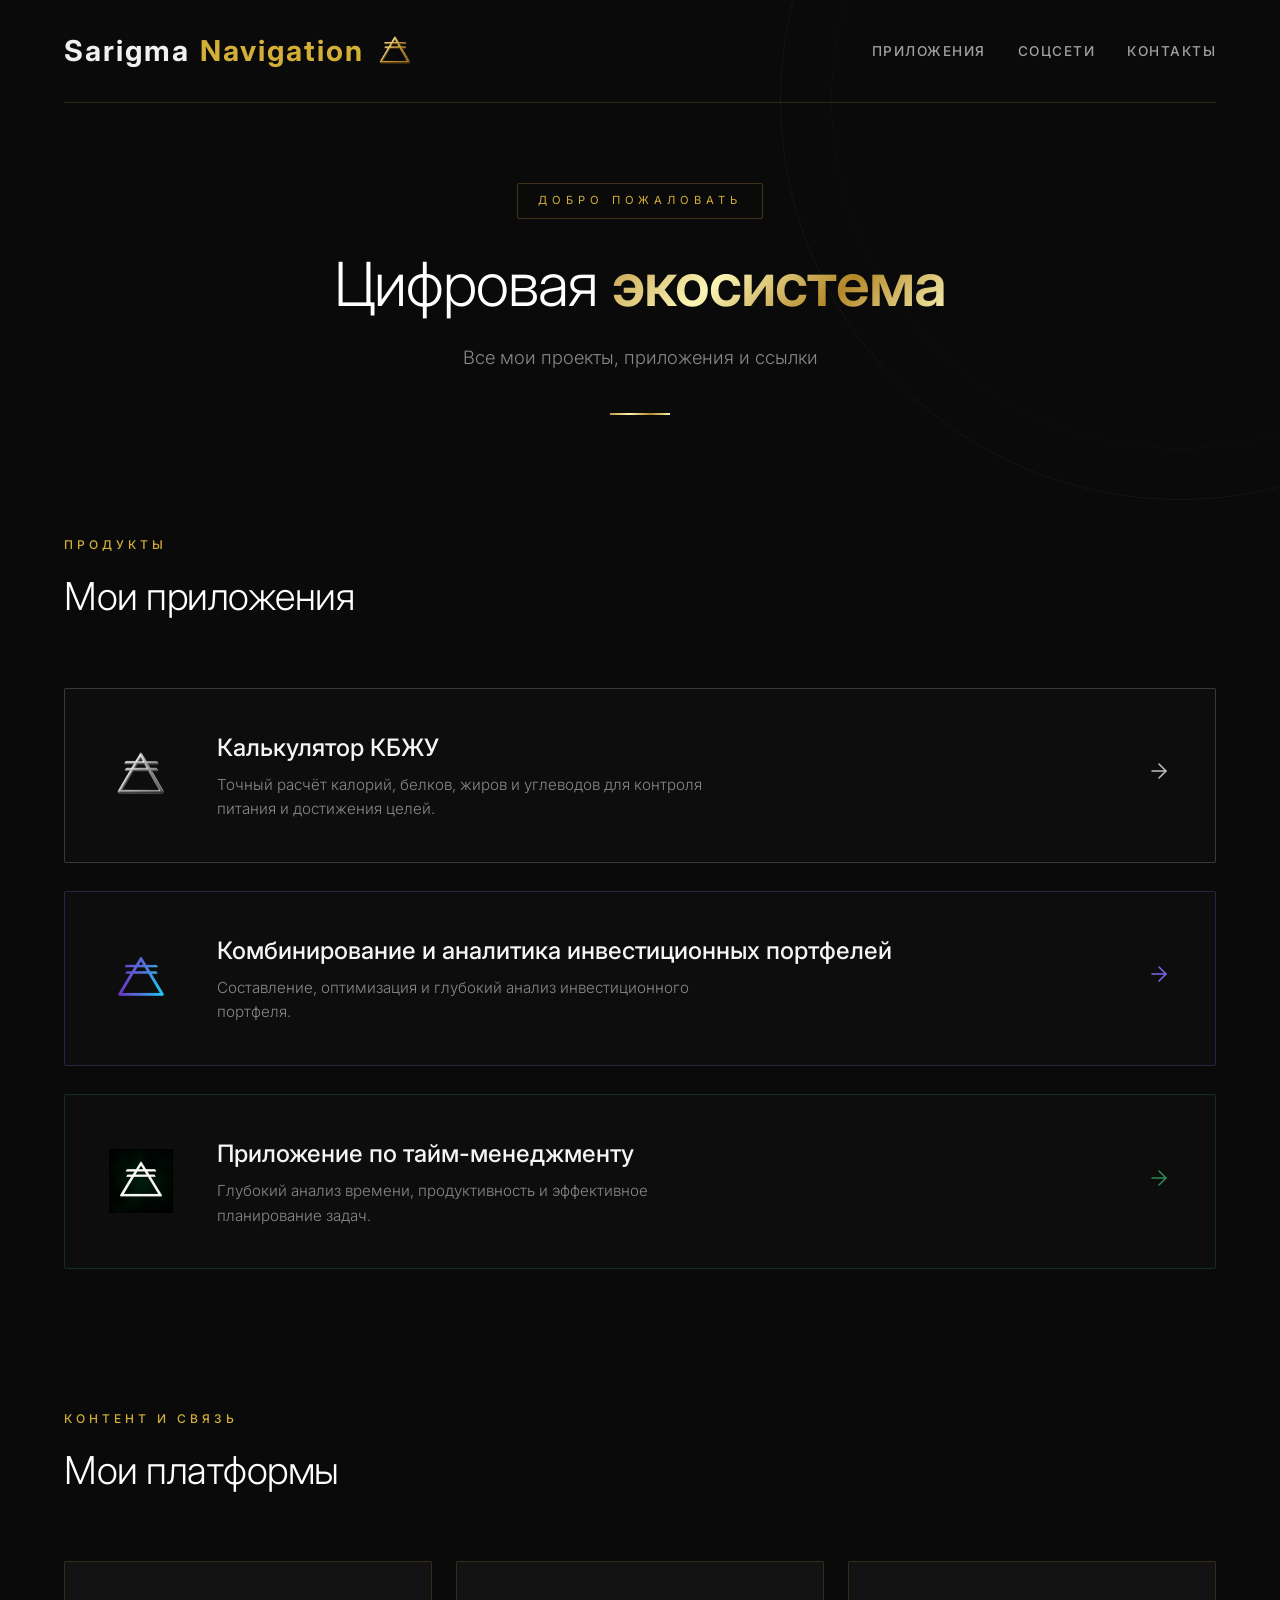
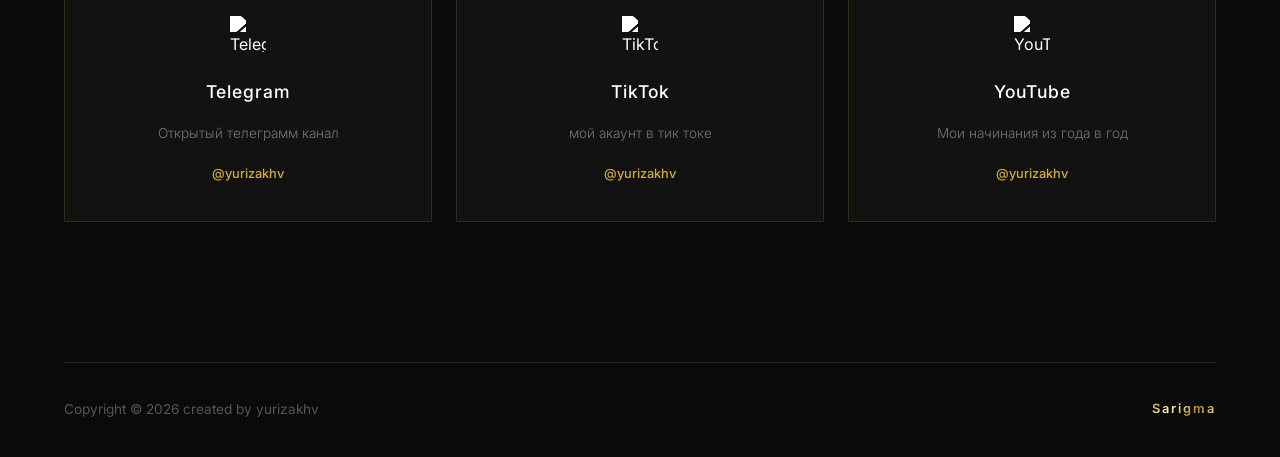
==== commit cd68ef68: "поправил эстетику" ====
--- a/index.html
+++ b/index.html
@@ -227,7 +227,7 @@
               />
             </div>
             <h4>Telegram</h4>
-            <p>Эксклюзивные инсайты, анонсы и закрытый чат сообщества.</p>
+            <p>Открытый телеграмм канал</p>
             <span class="media-handle">@yurizakhv</span>
             <div class="card-shine"></div>
           </a>
@@ -246,7 +246,7 @@
               />
             </div>
             <h4>TikTok</h4>
-            <p>Короткие гайды, эстетика процессов и вирусные лайфхаки.</p>
+            <p>мой акаунт в тик токе</p>
             <span class="media-handle">@yurizakhv</span>
             <div class="card-shine"></div>
           </a>
@@ -265,7 +265,7 @@
               />
             </div>
             <h4>YouTube</h4>
-            <p>Глубокие обзоры, туториалы и философия дизайна в деталях.</p>
+            <p>Мои начинания из года в год</p>
             <span class="media-handle">@yurizakhv</span>
             <div class="card-shine"></div>
           </a>
--- a/styles.css
+++ b/styles.css
@@ -234,36 +234,7 @@
 }
 
 /* Анимация при скролле — мягкое появление */
-.reveal-on-scroll {
-  opacity: 0;
-  transform: translateY(30px);
-  transition: opacity 1s ease-out, transform 1s ease-out;
-}
-
-.reveal-on-scroll.revealed {
-  opacity: 1;
-  transform: translateY(0);
-}
-
-/* Задержки для reveal — последовательное появление */
-.product-card:nth-child(1) {
-  transition-delay: 0.15s;
-}
-.product-card:nth-child(2) {
-  transition-delay: 0.3s;
-}
-.product-card:nth-child(3) {
-  transition-delay: 0.45s;
-}
-.media-card:nth-child(1) {
-  transition-delay: 0.15s;
-}
-.media-card:nth-child(2) {
-  transition-delay: 0.3s;
-}
-.media-card:nth-child(3) {
-  transition-delay: 0.45s;
-}
+
 /* ============================================
          HEADER
          ============================================ */
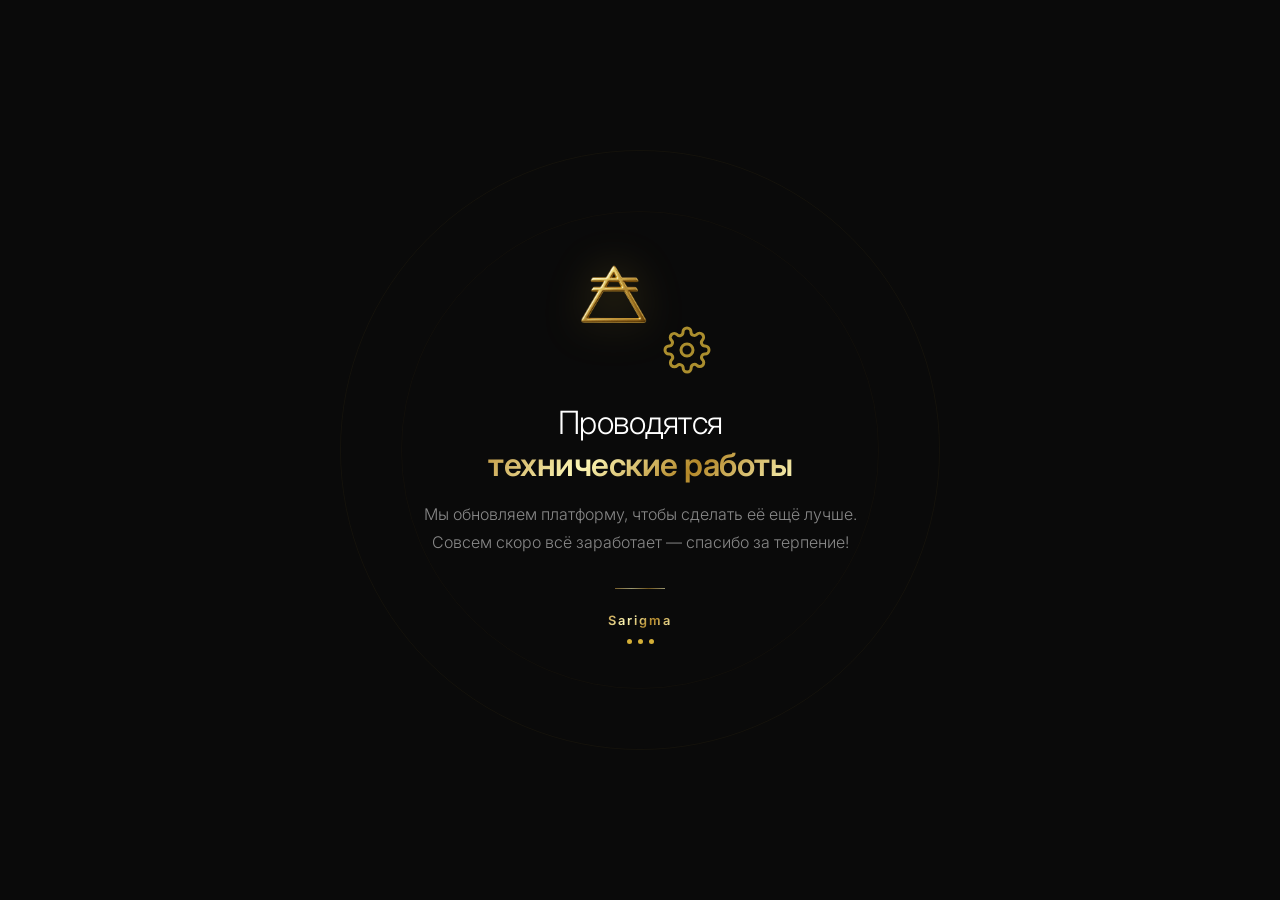
==== commit 44951b0e: "поставил заглушку" ====
--- a/index.html
+++ b/index.html
@@ -1,285 +1,315 @@
 <!DOCTYPE html>
 <html lang="ru">
   <head>
-    <meta
-      name="description"
-      content="Sarigma (Саригма) — цифровая экосистема проектов: калькулятор КБЖУ для расчёта калорий, аналитика и комбинирование инвестиционных портфелей, приложение для тайм-менеджмента и глубокого анализа времени. Все проекты в одном месте."
-    />
-    <meta
-      name="keywords"
-      content="sarigma, саригма, yurizakhv, Юрий Захваткин, калькулятор КБЖУ, расчёт калорий, инвестиционный портфель, аналитика инвестиций, тайм-менеджмент, планирование задач, продуктивность, цифровая экосистема, приложения"
-    />
-    <meta name="author" content="yurizakhv" />
-    <meta name="robots" content="index, follow" />
-    <link rel="canonical" href="https://sarigma.ru" />
-
-    <meta name="rating" content="general" />
-    <meta name="revisit-after" content="7 days" />
-    <meta http-equiv="content-language" content="ru" />
-
-    <link rel="icon" href="img/favicon.png" />
     <meta charset="UTF-8" />
     <meta name="viewport" content="width=device-width, initial-scale=1.0" />
     <title>Sarigma</title>
-
-    <!-- Подключение шрифта Inter -->
+    <meta
+      name="description"
+      content="Sarigma — цифровая экосистема проектов. Ведутся технические работы."
+    />
+    <meta name="robots" content="noindex, nofollow" />
+    <link rel="icon" href="img/favicon.png" />
+
     <link rel="preconnect" href="https://fonts.googleapis.com" />
     <link rel="preconnect" href="https://fonts.gstatic.com" crossorigin />
     <link
-      href="https://fonts.googleapis.com/css2?family=Inter:opsz,wght@14..32,300;14..32,400;14..32,500;14..32,600;14..32,700&display=swap"
+      href="https://fonts.googleapis.com/css2?family=Inter:opsz,wght@14..32,300;14..32,400;14..32,500;14..32,600&display=swap"
       rel="stylesheet"
     />
 
-    <!-- Подключение стилей -->
-    <link rel="stylesheet" href="styles.css" />
+    <style>
+      :root {
+        --bg-primary: #0a0a0a;
+        --text-primary: #f0f0f0;
+        --text-secondary: #a0a0a0;
+        --gold-gradient: linear-gradient(
+          135deg,
+          #bf953f,
+          #fcf6b5,
+          #b38728,
+          #fbf5b7
+        );
+        --gold-base: #d4af37;
+        --gold-dark: #b38728;
+        --font-family: "Inter", -apple-system, BlinkMacSystemFont, sans-serif;
+        --transition-smooth: cubic-bezier(0.4, 0, 0.2, 1);
+      }
+
+      * {
+        margin: 0;
+        padding: 0;
+        box-sizing: border-box;
+      }
+
+      body {
+        background: var(--bg-primary);
+        color: var(--text-secondary);
+        font-family: var(--font-family);
+        min-height: 100vh;
+        display: flex;
+        justify-content: center;
+        align-items: center;
+        overflow: hidden;
+        -webkit-font-smoothing: antialiased;
+      }
+
+      /* Декоративный круг */
+      .bg-ornament {
+        position: fixed;
+        top: 50%;
+        left: 50%;
+        transform: translate(-50%, -50%);
+        width: 600px;
+        height: 600px;
+        border: 1px solid rgba(191, 149, 63, 0.06);
+        border-radius: 50%;
+        pointer-events: none;
+        z-index: 0;
+        animation: ornamentPulse 8s ease-in-out infinite;
+      }
+
+      .bg-ornament::after {
+        content: "";
+        position: absolute;
+        top: 60px;
+        left: 60px;
+        right: 60px;
+        bottom: 60px;
+        border: 1px solid rgba(191, 149, 63, 0.04);
+        border-radius: 50%;
+      }
+
+      /* Золотой текст */
+      .gold-text {
+        background: var(--gold-gradient);
+        -webkit-background-clip: text;
+        -webkit-text-fill-color: transparent;
+        background-clip: text;
+        font-weight: 600;
+      }
+
+      /* Контейнер */
+      .maintenance-container {
+        position: relative;
+        z-index: 1;
+        text-align: center;
+        padding: 40px;
+        max-width: 600px;
+        animation: fadeInUp 1s var(--transition-smooth) both;
+      }
+
+      /* Логотип */
+      .maintenance-logo {
+        width: 90px;
+        height: auto;
+        margin-bottom: 32px;
+        animation: logoFloat 4s ease-in-out infinite;
+        filter: drop-shadow(0 0 20px rgba(212, 175, 55, 0.3));
+      }
+
+      /* Иконка */
+      .maintenance-icon {
+        display: inline-block;
+        margin-bottom: 24px;
+        animation: iconRotate 3s ease-in-out infinite;
+      }
+
+      .gear-icon {
+        width: 48px;
+        height: 48px;
+        color: var(--gold-base);
+        opacity: 0.8;
+      }
+
+      /* Заголовок */
+      .maintenance-title {
+        font-size: 2rem;
+        font-weight: 300;
+        color: #fff;
+        letter-spacing: -0.5px;
+        margin-bottom: 16px;
+        line-height: 1.3;
+      }
+
+      /* Описание */
+      .maintenance-description {
+        font-size: 1rem;
+        color: #888;
+        font-weight: 300;
+        line-height: 1.7;
+        margin-bottom: 32px;
+        max-width: 440px;
+        margin-left: auto;
+        margin-right: auto;
+      }
+
+      /* Разделитель */
+      .gold-divider {
+        width: 50px;
+        height: 1px;
+        background: var(--gold-gradient);
+        margin: 0 auto 24px;
+        opacity: 0.6;
+      }
+
+      /* Подпись */
+      .maintenance-footer {
+        font-size: 0.8rem;
+        color: #555;
+        letter-spacing: 2px;
+      }
+
+      /* Точки загрузки */
+      .loading-dots {
+        display: inline-flex;
+        gap: 6px;
+        margin-top: 8px;
+      }
+
+      .loading-dots span {
+        width: 5px;
+        height: 5px;
+        background: var(--gold-base);
+        border-radius: 50%;
+        animation: dotPulse 1.4s ease-in-out infinite;
+      }
+
+      .loading-dots span:nth-child(2) {
+        animation-delay: 0.2s;
+      }
+
+      .loading-dots span:nth-child(3) {
+        animation-delay: 0.4s;
+      }
+
+      /* Анимации */
+      @keyframes fadeInUp {
+        from {
+          opacity: 0;
+          transform: translateY(30px);
+        }
+        to {
+          opacity: 1;
+          transform: translateY(0);
+        }
+      }
+
+      @keyframes logoFloat {
+        0%,
+        100% {
+          transform: translateY(0);
+        }
+        50% {
+          transform: translateY(-8px);
+        }
+      }
+
+      @keyframes ornamentPulse {
+        0%,
+        100% {
+          transform: translate(-50%, -50%) scale(1);
+          opacity: 1;
+        }
+        50% {
+          transform: translate(-50%, -50%) scale(1.05);
+          opacity: 0.7;
+        }
+      }
+
+      @keyframes dotPulse {
+        0%,
+        100% {
+          opacity: 0.3;
+          transform: scale(1);
+        }
+        50% {
+          opacity: 1;
+          transform: scale(1.4);
+        }
+      }
+
+      @keyframes iconRotate {
+        0%,
+        100% {
+          transform: rotate(0deg);
+        }
+        25% {
+          transform: rotate(15deg);
+        }
+        75% {
+          transform: rotate(-15deg);
+        }
+      }
+
+      /* Адаптив */
+      @media (max-width: 600px) {
+        .maintenance-title {
+          font-size: 1.4rem;
+        }
+        .maintenance-description {
+          font-size: 0.9rem;
+        }
+        .maintenance-logo {
+          width: 64px;
+        }
+        .bg-ornament {
+          width: 350px;
+          height: 350px;
+        }
+      }
+    </style>
   </head>
   <body>
-    <!-- ===== LOADING SCREEN ===== -->
-    <div id="loading-screen" class="loading-screen">
-      <div class="loading-content">
-        <img
-          src="img/sarigmaLogo.png"
-          alt="Sarigma Logo"
-          class="loading-logo"
-        />
-        <div class="loading-text">Загрузка...</div>
-        <div class="loading-progress">
-          <div class="loading-progress-bar"></div>
-        </div>
+    <div class="bg-ornament"></div>
+
+    <div class="maintenance-container">
+      <!-- Логотип Sarigma -->
+      <img src="img/sarigmaLogo.png" alt="Sarigma" class="maintenance-logo" />
+
+      <!-- Иконка шестерёнки -->
+      <div class="maintenance-icon">
+        <svg
+          class="gear-icon"
+          viewBox="0 0 24 24"
+          fill="none"
+          stroke="currentColor"
+          stroke-width="1.5"
+          stroke-linecap="round"
+          stroke-linejoin="round"
+        >
+          <circle cx="12" cy="12" r="3"></circle>
+          <path
+            d="M19.4 15a1.65 1.65 0 0 0 .33 1.82l.06.06a2 2 0 0 1 0 2.83 2 2 0 0 1-2.83 0l-.06-.06a1.65 1.65 0 0 0-1.82-.33 1.65 1.65 0 0 0-1 1.51V21a2 2 0 0 1-4 0v-.09A1.65 1.65 0 0 0 9 19.4a1.65 1.65 0 0 0-1.82.33l-.06.06a2 2 0 0 1-2.83 0 2 2 0 0 1 0-2.83l.06-.06A1.65 1.65 0 0 0 4.68 15a1.65 1.65 0 0 0-1.51-1H3a2 2 0 0 1 0-4h.09A1.65 1.65 0 0 0 4.6 9a1.65 1.65 0 0 0-.33-1.82l-.06-.06a2 2 0 0 1 2.83-2.83l.06.06A1.65 1.65 0 0 0 9 4.68a1.65 1.65 0 0 0 1-1.51V3a2 2 0 0 1 4 0v.09a1.65 1.65 0 0 0 1 1.51 1.65 1.65 0 0 0 1.82-.33l.06-.06a2 2 0 0 1 2.83 2.83l-.06.06A1.65 1.65 0 0 0 19.4 9a1.65 1.65 0 0 0 1.51 1H21a2 2 0 0 1 0 4h-.09a1.65 1.65 0 0 0-1.51 1z"
+          ></path>
+        </svg>
+      </div>
+
+      <!-- Заголовок -->
+      <h1 class="maintenance-title">
+        Проводятся<br /><span class="gold-text">технические работы</span>
+      </h1>
+
+      <!-- Описание -->
+      <p class="maintenance-description">
+        Мы обновляем платформу, чтобы сделать её ещё лучше. Совсем скоро всё
+        заработает — спасибо за терпение!
+      </p>
+
+      <!-- Разделитель -->
+      <div class="gold-divider"></div>
+
+      <!-- Подпись -->
+      <div class="maintenance-footer">
+        <span class="gold-text">Sarigma</span>
+      </div>
+
+      <!-- Точки -->
+      <div class="loading-dots">
+        <span></span>
+        <span></span>
+        <span></span>
       </div>
     </div>
-
-    <!-- Декоративный фоновый элемент -->
-    <div class="bg-ornament"></div>
-
-    <div class="container">
-      <!-- ===== Верхняя панель ===== -->
-      <header class="header">
-        <a href="#" class="logo">
-          Sarigma<span class="gold-accent">Navigation</span>
-          <img src="img/sarigmaLogo.png" alt="Sarigma Logo" class="logo-img" />
-        </a>
-        <nav>
-          <ul class="nav-links">
-            <li><a href="#products">Приложения</a></li>
-            <li><a href="#media">Соцсети</a></li>
-            <li><a href="#contact">Контакты</a></li>
-          </ul>
-        </nav>
-      </header>
-
-      <!-- ===== Главный экран ===== -->
-      <section class="hero">
-        <span class="hero-badge animate-fade-in">ДОБРО ПОЖАЛОВАТЬ</span>
-        <h1 class="animate-slide-up">
-          Цифровая <span class="gold-text">экосистема</span><br />
-        </h1>
-        <p class="animate-slide-up animate-delay-1">
-          Все мои проекты, приложения и ссылки
-        </p>
-        <!-- Декоративная линия -->
-        <div class="gold-divider animate-scale-in"></div>
-      </section>
-
-      <!-- ===== Секция: Продукты ===== -->
-      <section id="products" class="section">
-        <div class="section-header">
-          <span class="section-tag">Продукты</span>
-          <h2 class="section-title">Мои приложения</h2>
-        </div>
-
-        <div class="products-grid">
-          <!-- Карточка 1: Калькулятор КБЖУ (серебристая) -->
-          <a
-            href="https://mp.sarigma.ru"
-            class="product-card reveal-on-scroll card-silver"
-            target="_blank"
-          >
-            <div class="product-icon">
-              <img
-                src="img/PitAppLogo.png"
-                alt="Калькулятор КБЖУ"
-                class="product-icon-img"
-              />
-            </div>
-            <div class="product-info">
-              <h3>Калькулятор КБЖУ</h3>
-              <p>
-                Точный расчёт калорий, белков, жиров и углеводов для контроля
-                питания и достижения целей.
-              </p>
-            </div>
-            <div class="product-arrow">
-              <svg
-                width="24"
-                height="24"
-                viewBox="0 0 24 24"
-                fill="none"
-                stroke="currentColor"
-                stroke-width="1.5"
-                stroke-linecap="round"
-                stroke-linejoin="round"
-              >
-                <line x1="5" y1="12" x2="19" y2="12"></line>
-                <polyline points="12 5 19 12 12 19"></polyline>
-              </svg>
-            </div>
-            <div class="card-shine"></div>
-          </a>
-
-          <!-- Карточка 2: Инвестиционные портфели (сине-фиолетовая) -->
-          <a
-            href="https://pb.sarigma.ru"
-            class="product-card reveal-on-scroll card-blue-purple"
-            target="_blank"
-          >
-            <div class="product-icon">
-              <img
-                src="img/FinAppLogo.png"
-                alt="Инвестиционные портфели"
-                class="product-icon-img"
-              />
-            </div>
-            <div class="product-info">
-              <h3>Комбинирование и аналитика инвестиционных портфелей</h3>
-              <p>
-                Составление, оптимизация и глубокий анализ инвестиционного
-                портфеля.
-              </p>
-            </div>
-            <div class="product-arrow">
-              <svg
-                width="24"
-                height="24"
-                viewBox="0 0 24 24"
-                fill="none"
-                stroke="currentColor"
-                stroke-width="1.5"
-                stroke-linecap="round"
-                stroke-linejoin="round"
-              >
-                <line x1="5" y1="12" x2="19" y2="12"></line>
-                <polyline points="12 5 19 12 12 19"></polyline>
-              </svg>
-            </div>
-            <div class="card-shine"></div>
-          </a>
-
-          <!-- Карточка 3: Тайм-менеджмент (тёмно-зелёная) -->
-          <a
-            href="https://dm.sarigma.ru"
-            class="product-card reveal-on-scroll card-dark-green"
-            target="_blank"
-          >
-            <div class="product-icon">
-              <img
-                src="img/deepAppLogo.png"
-                alt="Тайм-менеджмент"
-                class="product-icon-img"
-              />
-            </div>
-            <div class="product-info">
-              <h3>Приложение по тайм-менеджменту</h3>
-              <p>
-                Глубокий анализ времени, продуктивность и эффективное
-                планирование задач.
-              </p>
-            </div>
-            <div class="product-arrow">
-              <svg
-                width="24"
-                height="24"
-                viewBox="0 0 24 24"
-                fill="none"
-                stroke="currentColor"
-                stroke-width="1.5"
-                stroke-linecap="round"
-                stroke-linejoin="round"
-              >
-                <line x1="5" y1="12" x2="19" y2="12"></line>
-                <polyline points="12 5 19 12 12 19"></polyline>
-              </svg>
-            </div>
-            <div class="card-shine"></div>
-          </a>
-        </div>
-      </section>
-
-      <!-- ===== Секция: Социальные сети ===== -->
-      <section id="media" class="section">
-        <div class="section-header">
-          <span class="section-tag">Контент и связь</span>
-          <h2 class="section-title">Мои платформы</h2>
-        </div>
-
-        <div class="media-grid">
-          <!-- Telegram -->
-          <a
-            href="https://t.me/yurizakhv"
-            class="media-card reveal-on-scroll"
-            target="_blank"
-          >
-            <div class="media-icon">
-              <img
-                src="https://cdn.jsdelivr.net/npm/simple-icons@v9/icons/telegram.svg"
-                alt="Telegram"
-                class="media-icon-img"
-              />
-            </div>
-            <h4>Telegram</h4>
-            <p>Открытый телеграмм канал</p>
-            <span class="media-handle">@yurizakhv</span>
-            <div class="card-shine"></div>
-          </a>
-
-          <!-- TikTok -->
-          <a
-            href="https://tiktok.com/@yurizakhv"
-            class="media-card reveal-on-scroll"
-            target="_blank"
-          >
-            <div class="media-icon">
-              <img
-                src="https://cdn.jsdelivr.net/npm/simple-icons@v9/icons/tiktok.svg"
-                alt="TikTok"
-                class="media-icon-img"
-              />
-            </div>
-            <h4>TikTok</h4>
-            <p>мой акаунт в тик токе</p>
-            <span class="media-handle">@yurizakhv</span>
-            <div class="card-shine"></div>
-          </a>
-
-          <!-- YouTube -->
-          <a
-            href="https://youtube.com/@yurizakhv"
-            class="media-card reveal-on-scroll"
-            target="_blank"
-          >
-            <div class="media-icon">
-              <img
-                src="https://cdn.jsdelivr.net/npm/simple-icons@v9/icons/youtube.svg"
-                alt="YouTube"
-                class="media-icon-img"
-              />
-            </div>
-            <h4>YouTube</h4>
-            <p>Мои начинания из года в год</p>
-            <span class="media-handle">@yurizakhv</span>
-            <div class="card-shine"></div>
-          </a>
-        </div>
-      </section>
-
-      <!-- ===== Футер ===== -->
-      <footer id="contact" class="footer">
-        <span class="footer-text">Copyright © 2026 created by yurizakhv</span>
-        <span class="gold-text">Sarigma</span>
-      </footer>
-    </div>
-
-    <!-- Подключение скриптов -->
-    <script src="script.js"></script>
   </body>
 </html>
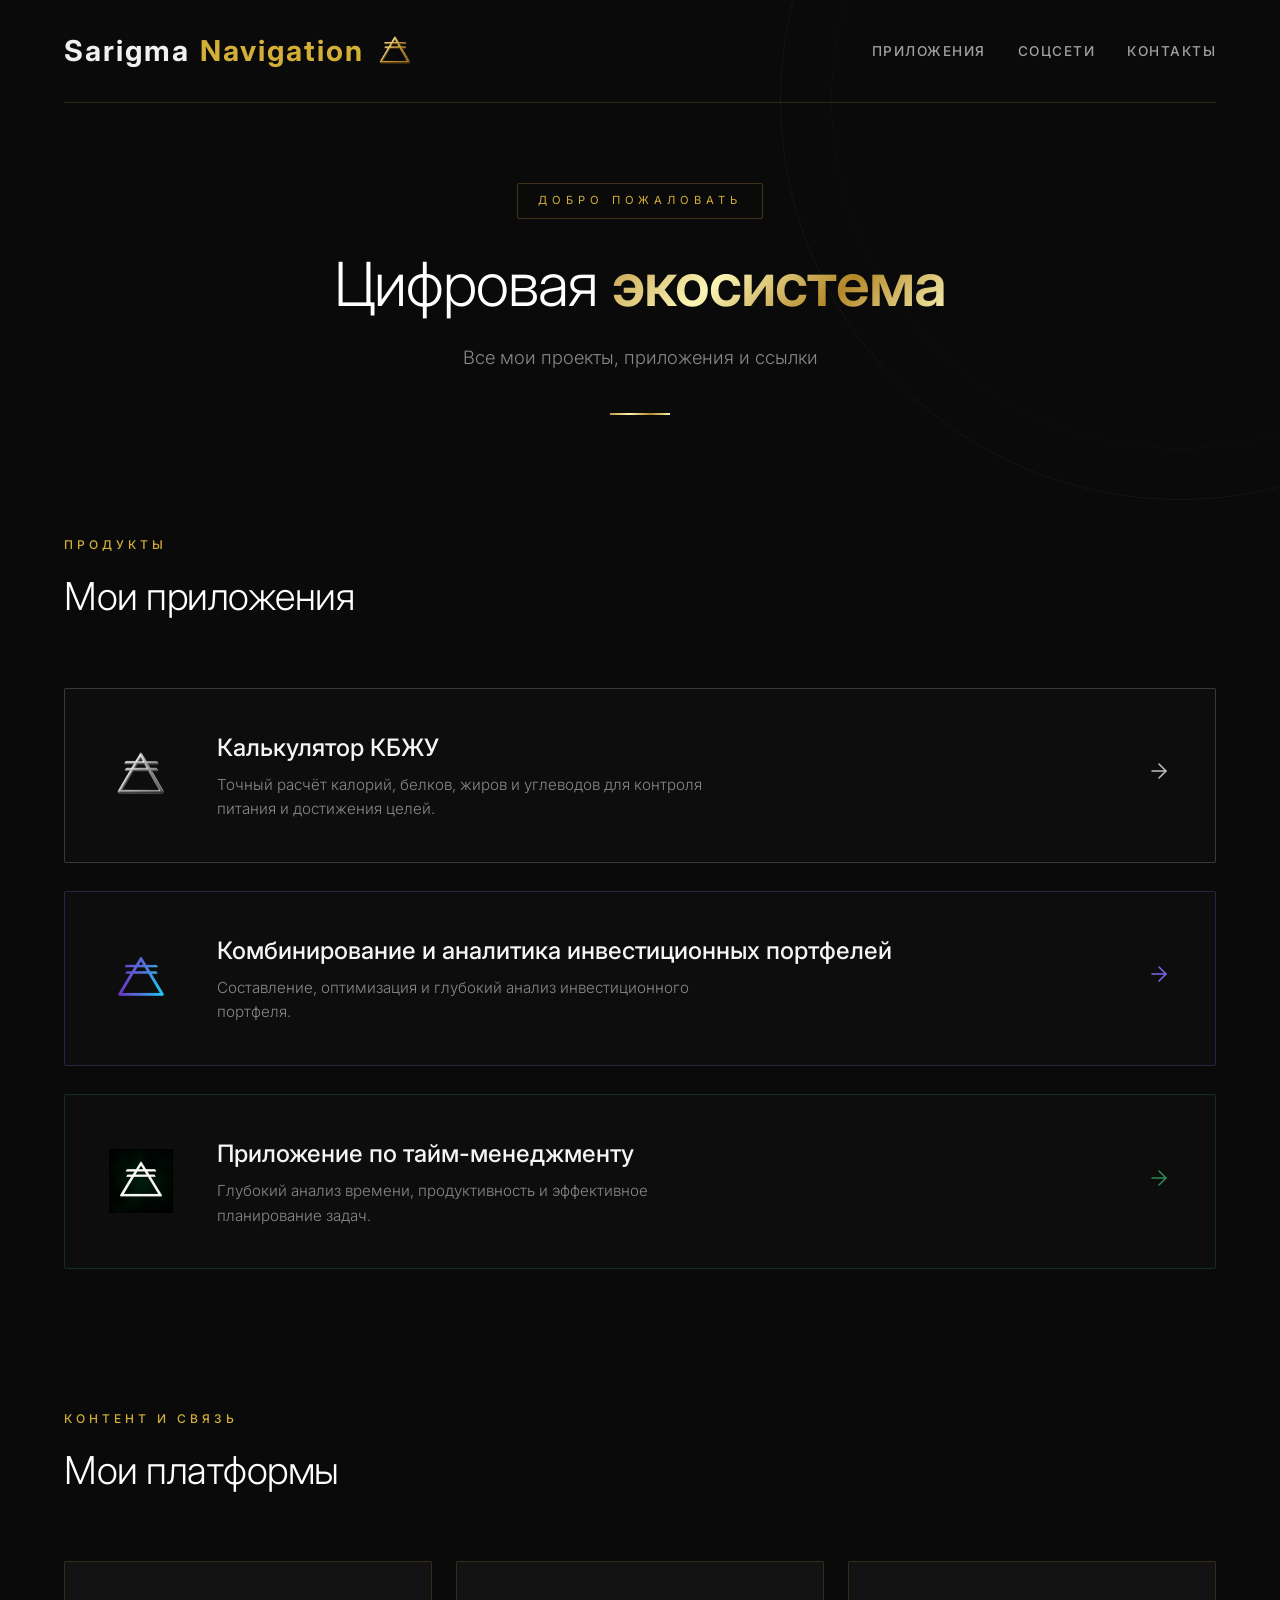
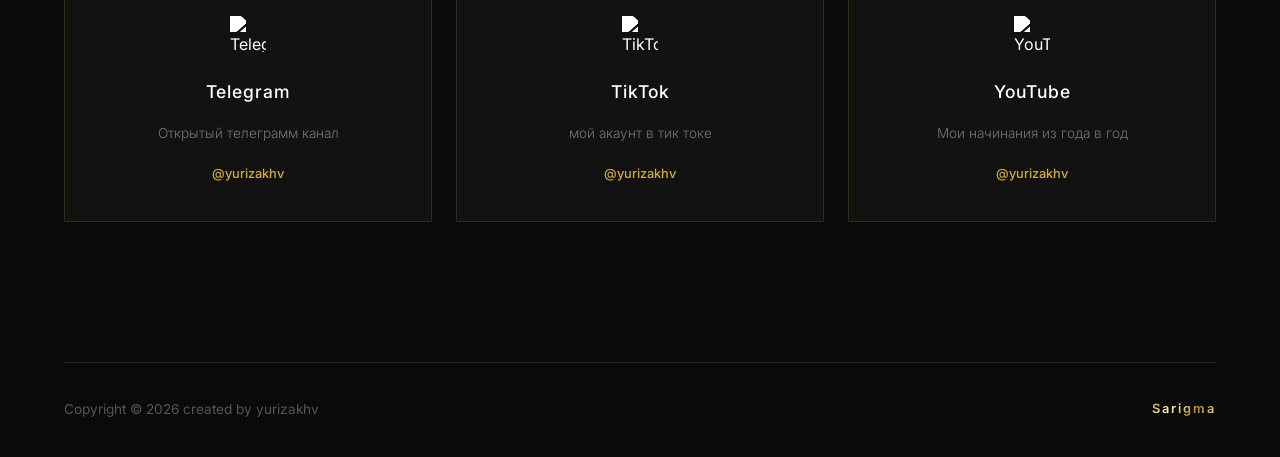
==== commit 53db890a: "убрал заглушку" ====
--- a/index.html
+++ b/index.html
@@ -1,315 +1,285 @@
 <!DOCTYPE html>
 <html lang="ru">
   <head>
+    <meta
+      name="description"
+      content="Sarigma (Саригма) — цифровая экосистема проектов: калькулятор КБЖУ для расчёта калорий, аналитика и комбинирование инвестиционных портфелей, приложение для тайм-менеджмента и глубокого анализа времени. Все проекты в одном месте."
+    />
+    <meta
+      name="keywords"
+      content="sarigma, саригма, yurizakhv, Юрий Захваткин, калькулятор КБЖУ, расчёт калорий, инвестиционный портфель, аналитика инвестиций, тайм-менеджмент, планирование задач, продуктивность, цифровая экосистема, приложения"
+    />
+    <meta name="author" content="yurizakhv" />
+    <meta name="robots" content="index, follow" />
+    <link rel="canonical" href="https://sarigma.ru" />
+
+    <meta name="rating" content="general" />
+    <meta name="revisit-after" content="7 days" />
+    <meta http-equiv="content-language" content="ru" />
+
+    <link rel="icon" href="img/favicon.png" />
     <meta charset="UTF-8" />
     <meta name="viewport" content="width=device-width, initial-scale=1.0" />
     <title>Sarigma</title>
-    <meta
-      name="description"
-      content="Sarigma — цифровая экосистема проектов. Ведутся технические работы."
-    />
-    <meta name="robots" content="noindex, nofollow" />
-    <link rel="icon" href="img/favicon.png" />
-
+
+    <!-- Подключение шрифта Inter -->
     <link rel="preconnect" href="https://fonts.googleapis.com" />
     <link rel="preconnect" href="https://fonts.gstatic.com" crossorigin />
     <link
-      href="https://fonts.googleapis.com/css2?family=Inter:opsz,wght@14..32,300;14..32,400;14..32,500;14..32,600&display=swap"
+      href="https://fonts.googleapis.com/css2?family=Inter:opsz,wght@14..32,300;14..32,400;14..32,500;14..32,600;14..32,700&display=swap"
       rel="stylesheet"
     />
 
-    <style>
-      :root {
-        --bg-primary: #0a0a0a;
-        --text-primary: #f0f0f0;
-        --text-secondary: #a0a0a0;
-        --gold-gradient: linear-gradient(
-          135deg,
-          #bf953f,
-          #fcf6b5,
-          #b38728,
-          #fbf5b7
-        );
-        --gold-base: #d4af37;
-        --gold-dark: #b38728;
-        --font-family: "Inter", -apple-system, BlinkMacSystemFont, sans-serif;
-        --transition-smooth: cubic-bezier(0.4, 0, 0.2, 1);
-      }
-
-      * {
-        margin: 0;
-        padding: 0;
-        box-sizing: border-box;
-      }
-
-      body {
-        background: var(--bg-primary);
-        color: var(--text-secondary);
-        font-family: var(--font-family);
-        min-height: 100vh;
-        display: flex;
-        justify-content: center;
-        align-items: center;
-        overflow: hidden;
-        -webkit-font-smoothing: antialiased;
-      }
-
-      /* Декоративный круг */
-      .bg-ornament {
-        position: fixed;
-        top: 50%;
-        left: 50%;
-        transform: translate(-50%, -50%);
-        width: 600px;
-        height: 600px;
-        border: 1px solid rgba(191, 149, 63, 0.06);
-        border-radius: 50%;
-        pointer-events: none;
-        z-index: 0;
-        animation: ornamentPulse 8s ease-in-out infinite;
-      }
-
-      .bg-ornament::after {
-        content: "";
-        position: absolute;
-        top: 60px;
-        left: 60px;
-        right: 60px;
-        bottom: 60px;
-        border: 1px solid rgba(191, 149, 63, 0.04);
-        border-radius: 50%;
-      }
-
-      /* Золотой текст */
-      .gold-text {
-        background: var(--gold-gradient);
-        -webkit-background-clip: text;
-        -webkit-text-fill-color: transparent;
-        background-clip: text;
-        font-weight: 600;
-      }
-
-      /* Контейнер */
-      .maintenance-container {
-        position: relative;
-        z-index: 1;
-        text-align: center;
-        padding: 40px;
-        max-width: 600px;
-        animation: fadeInUp 1s var(--transition-smooth) both;
-      }
-
-      /* Логотип */
-      .maintenance-logo {
-        width: 90px;
-        height: auto;
-        margin-bottom: 32px;
-        animation: logoFloat 4s ease-in-out infinite;
-        filter: drop-shadow(0 0 20px rgba(212, 175, 55, 0.3));
-      }
-
-      /* Иконка */
-      .maintenance-icon {
-        display: inline-block;
-        margin-bottom: 24px;
-        animation: iconRotate 3s ease-in-out infinite;
-      }
-
-      .gear-icon {
-        width: 48px;
-        height: 48px;
-        color: var(--gold-base);
-        opacity: 0.8;
-      }
-
-      /* Заголовок */
-      .maintenance-title {
-        font-size: 2rem;
-        font-weight: 300;
-        color: #fff;
-        letter-spacing: -0.5px;
-        margin-bottom: 16px;
-        line-height: 1.3;
-      }
-
-      /* Описание */
-      .maintenance-description {
-        font-size: 1rem;
-        color: #888;
-        font-weight: 300;
-        line-height: 1.7;
-        margin-bottom: 32px;
-        max-width: 440px;
-        margin-left: auto;
-        margin-right: auto;
-      }
-
-      /* Разделитель */
-      .gold-divider {
-        width: 50px;
-        height: 1px;
-        background: var(--gold-gradient);
-        margin: 0 auto 24px;
-        opacity: 0.6;
-      }
-
-      /* Подпись */
-      .maintenance-footer {
-        font-size: 0.8rem;
-        color: #555;
-        letter-spacing: 2px;
-      }
-
-      /* Точки загрузки */
-      .loading-dots {
-        display: inline-flex;
-        gap: 6px;
-        margin-top: 8px;
-      }
-
-      .loading-dots span {
-        width: 5px;
-        height: 5px;
-        background: var(--gold-base);
-        border-radius: 50%;
-        animation: dotPulse 1.4s ease-in-out infinite;
-      }
-
-      .loading-dots span:nth-child(2) {
-        animation-delay: 0.2s;
-      }
-
-      .loading-dots span:nth-child(3) {
-        animation-delay: 0.4s;
-      }
-
-      /* Анимации */
-      @keyframes fadeInUp {
-        from {
-          opacity: 0;
-          transform: translateY(30px);
-        }
-        to {
-          opacity: 1;
-          transform: translateY(0);
-        }
-      }
-
-      @keyframes logoFloat {
-        0%,
-        100% {
-          transform: translateY(0);
-        }
-        50% {
-          transform: translateY(-8px);
-        }
-      }
-
-      @keyframes ornamentPulse {
-        0%,
-        100% {
-          transform: translate(-50%, -50%) scale(1);
-          opacity: 1;
-        }
-        50% {
-          transform: translate(-50%, -50%) scale(1.05);
-          opacity: 0.7;
-        }
-      }
-
-      @keyframes dotPulse {
-        0%,
-        100% {
-          opacity: 0.3;
-          transform: scale(1);
-        }
-        50% {
-          opacity: 1;
-          transform: scale(1.4);
-        }
-      }
-
-      @keyframes iconRotate {
-        0%,
-        100% {
-          transform: rotate(0deg);
-        }
-        25% {
-          transform: rotate(15deg);
-        }
-        75% {
-          transform: rotate(-15deg);
-        }
-      }
-
-      /* Адаптив */
-      @media (max-width: 600px) {
-        .maintenance-title {
-          font-size: 1.4rem;
-        }
-        .maintenance-description {
-          font-size: 0.9rem;
-        }
-        .maintenance-logo {
-          width: 64px;
-        }
-        .bg-ornament {
-          width: 350px;
-          height: 350px;
-        }
-      }
-    </style>
+    <!-- Подключение стилей -->
+    <link rel="stylesheet" href="styles.css" />
   </head>
   <body>
-    <div class="bg-ornament"></div>
-
-    <div class="maintenance-container">
-      <!-- Логотип Sarigma -->
-      <img src="img/sarigmaLogo.png" alt="Sarigma" class="maintenance-logo" />
-
-      <!-- Иконка шестерёнки -->
-      <div class="maintenance-icon">
-        <svg
-          class="gear-icon"
-          viewBox="0 0 24 24"
-          fill="none"
-          stroke="currentColor"
-          stroke-width="1.5"
-          stroke-linecap="round"
-          stroke-linejoin="round"
-        >
-          <circle cx="12" cy="12" r="3"></circle>
-          <path
-            d="M19.4 15a1.65 1.65 0 0 0 .33 1.82l.06.06a2 2 0 0 1 0 2.83 2 2 0 0 1-2.83 0l-.06-.06a1.65 1.65 0 0 0-1.82-.33 1.65 1.65 0 0 0-1 1.51V21a2 2 0 0 1-4 0v-.09A1.65 1.65 0 0 0 9 19.4a1.65 1.65 0 0 0-1.82.33l-.06.06a2 2 0 0 1-2.83 0 2 2 0 0 1 0-2.83l.06-.06A1.65 1.65 0 0 0 4.68 15a1.65 1.65 0 0 0-1.51-1H3a2 2 0 0 1 0-4h.09A1.65 1.65 0 0 0 4.6 9a1.65 1.65 0 0 0-.33-1.82l-.06-.06a2 2 0 0 1 2.83-2.83l.06.06A1.65 1.65 0 0 0 9 4.68a1.65 1.65 0 0 0 1-1.51V3a2 2 0 0 1 4 0v.09a1.65 1.65 0 0 0 1 1.51 1.65 1.65 0 0 0 1.82-.33l.06-.06a2 2 0 0 1 2.83 2.83l-.06.06A1.65 1.65 0 0 0 19.4 9a1.65 1.65 0 0 0 1.51 1H21a2 2 0 0 1 0 4h-.09a1.65 1.65 0 0 0-1.51 1z"
-          ></path>
-        </svg>
-      </div>
-
-      <!-- Заголовок -->
-      <h1 class="maintenance-title">
-        Проводятся<br /><span class="gold-text">технические работы</span>
-      </h1>
-
-      <!-- Описание -->
-      <p class="maintenance-description">
-        Мы обновляем платформу, чтобы сделать её ещё лучше. Совсем скоро всё
-        заработает — спасибо за терпение!
-      </p>
-
-      <!-- Разделитель -->
-      <div class="gold-divider"></div>
-
-      <!-- Подпись -->
-      <div class="maintenance-footer">
-        <span class="gold-text">Sarigma</span>
-      </div>
-
-      <!-- Точки -->
-      <div class="loading-dots">
-        <span></span>
-        <span></span>
-        <span></span>
+    <!-- ===== LOADING SCREEN ===== -->
+    <div id="loading-screen" class="loading-screen">
+      <div class="loading-content">
+        <img
+          src="img/sarigmaLogo.png"
+          alt="Sarigma Logo"
+          class="loading-logo"
+        />
+        <div class="loading-text">Загрузка...</div>
+        <div class="loading-progress">
+          <div class="loading-progress-bar"></div>
+        </div>
       </div>
     </div>
+
+    <!-- Декоративный фоновый элемент -->
+    <div class="bg-ornament"></div>
+
+    <div class="container">
+      <!-- ===== Верхняя панель ===== -->
+      <header class="header">
+        <a href="#" class="logo">
+          Sarigma<span class="gold-accent">Navigation</span>
+          <img src="img/sarigmaLogo.png" alt="Sarigma Logo" class="logo-img" />
+        </a>
+        <nav>
+          <ul class="nav-links">
+            <li><a href="#products">Приложения</a></li>
+            <li><a href="#media">Соцсети</a></li>
+            <li><a href="#contact">Контакты</a></li>
+          </ul>
+        </nav>
+      </header>
+
+      <!-- ===== Главный экран ===== -->
+      <section class="hero">
+        <span class="hero-badge animate-fade-in">ДОБРО ПОЖАЛОВАТЬ</span>
+        <h1 class="animate-slide-up">
+          Цифровая <span class="gold-text">экосистема</span><br />
+        </h1>
+        <p class="animate-slide-up animate-delay-1">
+          Все мои проекты, приложения и ссылки
+        </p>
+        <!-- Декоративная линия -->
+        <div class="gold-divider animate-scale-in"></div>
+      </section>
+
+      <!-- ===== Секция: Продукты ===== -->
+      <section id="products" class="section">
+        <div class="section-header">
+          <span class="section-tag">Продукты</span>
+          <h2 class="section-title">Мои приложения</h2>
+        </div>
+
+        <div class="products-grid">
+          <!-- Карточка 1: Калькулятор КБЖУ (серебристая) -->
+          <a
+            href="https://mp.sarigma.ru"
+            class="product-card reveal-on-scroll card-silver"
+            target="_blank"
+          >
+            <div class="product-icon">
+              <img
+                src="img/PitAppLogo.png"
+                alt="Калькулятор КБЖУ"
+                class="product-icon-img"
+              />
+            </div>
+            <div class="product-info">
+              <h3>Калькулятор КБЖУ</h3>
+              <p>
+                Точный расчёт калорий, белков, жиров и углеводов для контроля
+                питания и достижения целей.
+              </p>
+            </div>
+            <div class="product-arrow">
+              <svg
+                width="24"
+                height="24"
+                viewBox="0 0 24 24"
+                fill="none"
+                stroke="currentColor"
+                stroke-width="1.5"
+                stroke-linecap="round"
+                stroke-linejoin="round"
+              >
+                <line x1="5" y1="12" x2="19" y2="12"></line>
+                <polyline points="12 5 19 12 12 19"></polyline>
+              </svg>
+            </div>
+            <div class="card-shine"></div>
+          </a>
+
+          <!-- Карточка 2: Инвестиционные портфели (сине-фиолетовая) -->
+          <a
+            href="https://pb.sarigma.ru"
+            class="product-card reveal-on-scroll card-blue-purple"
+            target="_blank"
+          >
+            <div class="product-icon">
+              <img
+                src="img/FinAppLogo.png"
+                alt="Инвестиционные портфели"
+                class="product-icon-img"
+              />
+            </div>
+            <div class="product-info">
+              <h3>Комбинирование и аналитика инвестиционных портфелей</h3>
+              <p>
+                Составление, оптимизация и глубокий анализ инвестиционного
+                портфеля.
+              </p>
+            </div>
+            <div class="product-arrow">
+              <svg
+                width="24"
+                height="24"
+                viewBox="0 0 24 24"
+                fill="none"
+                stroke="currentColor"
+                stroke-width="1.5"
+                stroke-linecap="round"
+                stroke-linejoin="round"
+              >
+                <line x1="5" y1="12" x2="19" y2="12"></line>
+                <polyline points="12 5 19 12 12 19"></polyline>
+              </svg>
+            </div>
+            <div class="card-shine"></div>
+          </a>
+
+          <!-- Карточка 3: Тайм-менеджмент (тёмно-зелёная) -->
+          <a
+            href="https://dm.sarigma.ru"
+            class="product-card reveal-on-scroll card-dark-green"
+            target="_blank"
+          >
+            <div class="product-icon">
+              <img
+                src="img/deepAppLogo.png"
+                alt="Тайм-менеджмент"
+                class="product-icon-img"
+              />
+            </div>
+            <div class="product-info">
+              <h3>Приложение по тайм-менеджменту</h3>
+              <p>
+                Глубокий анализ времени, продуктивность и эффективное
+                планирование задач.
+              </p>
+            </div>
+            <div class="product-arrow">
+              <svg
+                width="24"
+                height="24"
+                viewBox="0 0 24 24"
+                fill="none"
+                stroke="currentColor"
+                stroke-width="1.5"
+                stroke-linecap="round"
+                stroke-linejoin="round"
+              >
+                <line x1="5" y1="12" x2="19" y2="12"></line>
+                <polyline points="12 5 19 12 12 19"></polyline>
+              </svg>
+            </div>
+            <div class="card-shine"></div>
+          </a>
+        </div>
+      </section>
+
+      <!-- ===== Секция: Социальные сети ===== -->
+      <section id="media" class="section">
+        <div class="section-header">
+          <span class="section-tag">Контент и связь</span>
+          <h2 class="section-title">Мои платформы</h2>
+        </div>
+
+        <div class="media-grid">
+          <!-- Telegram -->
+          <a
+            href="https://t.me/yurizakhv"
+            class="media-card reveal-on-scroll"
+            target="_blank"
+          >
+            <div class="media-icon">
+              <img
+                src="https://cdn.jsdelivr.net/npm/simple-icons@v9/icons/telegram.svg"
+                alt="Telegram"
+                class="media-icon-img"
+              />
+            </div>
+            <h4>Telegram</h4>
+            <p>Открытый телеграмм канал</p>
+            <span class="media-handle">@yurizakhv</span>
+            <div class="card-shine"></div>
+          </a>
+
+          <!-- TikTok -->
+          <a
+            href="https://tiktok.com/@yurizakhv"
+            class="media-card reveal-on-scroll"
+            target="_blank"
+          >
+            <div class="media-icon">
+              <img
+                src="https://cdn.jsdelivr.net/npm/simple-icons@v9/icons/tiktok.svg"
+                alt="TikTok"
+                class="media-icon-img"
+              />
+            </div>
+            <h4>TikTok</h4>
+            <p>мой акаунт в тик токе</p>
+            <span class="media-handle">@yurizakhv</span>
+            <div class="card-shine"></div>
+          </a>
+
+          <!-- YouTube -->
+          <a
+            href="https://youtube.com/@yurizakhv"
+            class="media-card reveal-on-scroll"
+            target="_blank"
+          >
+            <div class="media-icon">
+              <img
+                src="https://cdn.jsdelivr.net/npm/simple-icons@v9/icons/youtube.svg"
+                alt="YouTube"
+                class="media-icon-img"
+              />
+            </div>
+            <h4>YouTube</h4>
+            <p>Мои начинания из года в год</p>
+            <span class="media-handle">@yurizakhv</span>
+            <div class="card-shine"></div>
+          </a>
+        </div>
+      </section>
+
+      <!-- ===== Футер ===== -->
+      <footer id="contact" class="footer">
+        <span class="footer-text">Copyright © 2026 created by yurizakhv</span>
+        <span class="gold-text">Sarigma</span>
+      </footer>
+    </div>
+
+    <!-- Подключение скриптов -->
+    <script src="script.js"></script>
   </body>
 </html>
--- a/styles.css
+++ b/styles.css
@@ -0,0 +1,915 @@
+/* ============================================
+   RESET & БАЗОВЫЕ НАСТРОЙКИ
+   ============================================ */
+*,
+*::before,
+*::after {
+  margin: 0;
+  padding: 0;
+  box-sizing: border-box;
+}
+
+:root {
+  --bg-primary: #0a0a0a;
+  --bg-secondary: #0d0d0d;
+  --bg-card: rgba(255, 255, 255, 0.015);
+  --text-primary: #f0f0f0;
+  --text-secondary: #a0a0a0;
+  --text-muted: #666;
+  --gold-light: #fcf6b5;
+  --gold-base: #d4af37;
+  --gold-dark: #b38728;
+  --gold-darker: #8b6914;
+  --gold-gradient: linear-gradient(135deg, #bf953f, #fcf6b5, #b38728, #fbf5b7);
+  --border-color: rgba(191, 149, 63, 0.2);
+  --border-hover: rgba(191, 149, 63, 0.5);
+
+  /* Цвета для обводок карточек */
+  --color-silver: #c0c0c0;
+  --color-silver-glow: rgba(192, 192, 192, 0.5);
+  --color-blue-purple: #7b68ee;
+  --color-blue-purple-glow: rgba(123, 104, 238, 0.5);
+  --color-dark-green: #2e8b57;
+  --color-dark-green-glow: rgba(46, 139, 87, 0.5);
+
+  --font-family: "Inter", -apple-system, BlinkMacSystemFont, sans-serif;
+  --transition-smooth: cubic-bezier(0.4, 0, 0.2, 1);
+}
+
+html {
+  scroll-behavior: smooth;
+  scrollbar-width: thin;
+  scrollbar-color: var(--gold-dark) var(--bg-primary);
+}
+
+body {
+  background-color: var(--bg-primary);
+  color: var(--text-secondary);
+  font-family: var(--font-family);
+  line-height: 1.6;
+  -webkit-font-smoothing: antialiased;
+  -moz-osx-font-smoothing: grayscale;
+  overflow-x: hidden;
+  position: relative;
+}
+
+/* Кастомный скроллбар для Webkit */
+::-webkit-scrollbar {
+  width: 6px;
+}
+::-webkit-scrollbar-track {
+  background: var(--bg-primary);
+}
+::-webkit-scrollbar-thumb {
+  background: var(--gold-dark);
+  border-radius: 3px;
+}
+
+.container {
+  max-width: 1200px;
+  margin: 0 auto;
+  padding: 0 24px;
+  position: relative;
+  z-index: 2;
+}
+
+/* ============================================
+         ДЕКОРАТИВНЫЙ ФОНОВЫЙ ОРНАМЕНТ
+         ============================================ */
+.bg-ornament {
+  position: fixed;
+  top: -300px;
+  right: -300px;
+  width: 800px;
+  height: 800px;
+  border: 1px solid rgba(191, 149, 63, 0.08);
+  border-radius: 50%;
+  pointer-events: none;
+  z-index: 0;
+  animation: ornamentRotate 60s linear infinite;
+}
+
+.bg-ornament::after {
+  content: "";
+  position: absolute;
+  top: 50px;
+  left: 50px;
+  right: 50px;
+  bottom: 50px;
+  border: 1px solid rgba(191, 149, 63, 0.04);
+  border-radius: 50%;
+}
+
+/* Золотой градиент для текста */
+.gold-text {
+  background: var(--gold-gradient);
+  -webkit-background-clip: text;
+  -webkit-text-fill-color: transparent;
+  background-clip: text;
+  font-weight: 600;
+}
+
+.gold-accent {
+  color: var(--gold-base);
+}
+
+/* ============================================
+         АНИМАЦИИ
+         ============================================ */
+
+/* Анимация появления */
+@keyframes fadeInUp {
+  from {
+    opacity: 0;
+    transform: translateY(40px);
+  }
+  to {
+    opacity: 1;
+    transform: translateY(0);
+  }
+}
+
+@keyframes fadeIn {
+  from {
+    opacity: 0;
+  }
+  to {
+    opacity: 1;
+  }
+}
+
+@keyframes scaleIn {
+  from {
+    opacity: 0;
+    transform: scale(0.8);
+  }
+  to {
+    opacity: 1;
+    transform: scale(1);
+  }
+}
+
+@keyframes shimmer {
+  0% {
+    background-position: -200% center;
+  }
+  100% {
+    background-position: 200% center;
+  }
+}
+
+@keyframes ornamentRotate {
+  from {
+    transform: rotate(0deg);
+  }
+  to {
+    transform: rotate(360deg);
+  }
+}
+
+@keyframes pulse {
+  0%,
+  100% {
+    opacity: 0.4;
+  }
+  50% {
+    opacity: 0.8;
+  }
+}
+
+@keyframes borderGlow {
+  0%,
+  100% {
+    border-color: rgba(191, 149, 63, 0.2);
+  }
+  50% {
+    border-color: rgba(191, 149, 63, 0.5);
+  }
+}
+
+@keyframes arrowPulse {
+  0%,
+  100% {
+    transform: translateX(0);
+  }
+  50% {
+    transform: translateX(6px);
+  }
+}
+
+/* Лаконичная анимация логотипа */
+@keyframes logoGentleFloat {
+  0%,
+  100% {
+    transform: translateY(0) scale(1);
+    filter: drop-shadow(0 0 3px rgba(212, 175, 55, 0.3));
+  }
+  50% {
+    transform: translateY(-3px) scale(1.03);
+    filter: drop-shadow(0 0 8px rgba(212, 175, 55, 0.5));
+  }
+}
+
+/* Классы для анимаций */
+.animate-fade-in {
+  animation: fadeIn 1s var(--transition-smooth) both;
+}
+
+.animate-slide-up {
+  animation: fadeInUp 0.8s var(--transition-smooth) both;
+}
+
+.animate-scale-in {
+  animation: scaleIn 0.6s var(--transition-smooth) 0.5s both;
+}
+
+.animate-delay-1 {
+  animation-delay: 0.2s;
+}
+.animate-delay-2 {
+  animation-delay: 0.4s;
+}
+.animate-delay-3 {
+  animation-delay: 0.6s;
+}
+
+/* Анимация при скролле — мягкое появление */
+
+/* ============================================
+         HEADER
+         ============================================ */
+.header {
+  display: flex;
+  justify-content: space-between;
+  align-items: center;
+  padding: 28px 0;
+  border-bottom: 1px solid var(--border-color);
+  margin-bottom: 80px;
+  animation: fadeIn 0.6s var(--transition-smooth) both;
+}
+
+.logo {
+  display: flex;
+  align-items: center;
+  gap: 10px;
+  font-size: 1.8rem;
+  font-weight: 700;
+  letter-spacing: 2px;
+  color: var(--text-primary);
+  text-decoration: none;
+  transition: color 0.3s;
+  position: relative;
+}
+
+.logo:hover {
+  color: #fff;
+}
+
+/* Анимированный логотип */
+.logo-img {
+  width: 42px;
+  height: 42px;
+  object-fit: contain;
+  animation: logoGentleFloat 4s ease-in-out infinite;
+  transition: filter 0.3s ease;
+}
+
+.logo:hover .logo-img {
+  filter: drop-shadow(0 0 12px rgba(212, 175, 55, 0.7));
+}
+
+.nav-links {
+  display: flex;
+  gap: 32px;
+  list-style: none;
+}
+
+.nav-links a {
+  color: var(--text-secondary);
+  text-decoration: none;
+  font-weight: 500;
+  font-size: 0.85rem;
+  text-transform: uppercase;
+  letter-spacing: 1.5px;
+  transition: color 0.3s;
+  position: relative;
+  padding: 4px 0;
+}
+
+.nav-links a::after {
+  content: "";
+  position: absolute;
+  bottom: 0;
+  left: 0;
+  width: 0;
+  height: 1px;
+  background: var(--gold-base);
+  transition: width 0.3s var(--transition-smooth);
+}
+
+.nav-links a:hover {
+  color: var(--gold-base);
+}
+
+.nav-links a:hover::after {
+  width: 100%;
+}
+
+/* ============================================
+         HERO
+         ============================================ */
+.hero {
+  text-align: center;
+  margin-bottom: 120px;
+  position: relative;
+}
+
+.hero-badge {
+  display: inline-block;
+  font-size: 0.7rem;
+  text-transform: uppercase;
+  letter-spacing: 5px;
+  color: var(--gold-base);
+  padding: 8px 20px;
+  border: 1px solid rgba(191, 149, 63, 0.3);
+  border-radius: 2px;
+  margin-bottom: 32px;
+}
+
+.hero h1 {
+  font-size: 3.8rem;
+  font-weight: 300;
+  letter-spacing: -1px;
+  line-height: 1.1;
+  margin-bottom: 24px;
+  color: #fff;
+}
+
+.hero p {
+  font-size: 1.15rem;
+  color: #888;
+  max-width: 560px;
+  margin: 0 auto 40px;
+  font-weight: 300;
+  line-height: 1.7;
+}
+
+.gold-divider {
+  width: 60px;
+  height: 2px;
+  background: var(--gold-gradient);
+  margin: 0 auto;
+}
+
+/* ============================================
+         СЕКЦИИ
+         ============================================ */
+.section {
+  margin-bottom: 140px;
+}
+
+.section-header {
+  margin-bottom: 60px;
+}
+
+.section-tag {
+  display: block;
+  font-size: 0.75rem;
+  text-transform: uppercase;
+  letter-spacing: 4px;
+  color: var(--gold-base);
+  margin-bottom: 12px;
+  font-weight: 500;
+}
+
+.section-title {
+  font-size: 2.4rem;
+  font-weight: 300;
+  color: #fff;
+  letter-spacing: -0.5px;
+}
+
+/* ============================================
+         КАРТОЧКИ ПРОДУКТОВ
+         ============================================ */
+.products-grid {
+  display: flex;
+  flex-direction: column;
+  gap: 28px;
+}
+
+.product-card {
+  position: relative;
+  display: flex;
+  align-items: center;
+  background: var(--bg-card);
+  border: 1px solid var(--border-color);
+  border-radius: 2px;
+  padding: 40px 44px;
+  text-decoration: none;
+  color: inherit;
+  gap: 44px;
+  transition: border-color 0.5s var(--transition-smooth),
+    background 0.5s var(--transition-smooth),
+    transform 0.4s var(--transition-smooth),
+    box-shadow 0.5s var(--transition-smooth);
+  overflow: hidden;
+  cursor: pointer;
+}
+
+/* ---- Цветовые темы карточек ---- */
+
+/* Карточка 1: Серебристая */
+.product-card.card-silver {
+  border-color: rgba(192, 192, 192, 0.25);
+}
+
+.product-card.card-silver:hover {
+  border-color: rgba(192, 192, 192, 0.6);
+  background: rgba(192, 192, 192, 0.03);
+  transform: translateX(4px);
+  box-shadow: 0 8px 30px rgba(192, 192, 192, 0.08);
+}
+
+.product-card.card-silver .product-icon {
+  color: var(--color-silver);
+}
+
+.product-card.card-silver:hover .product-icon-img {
+  filter: drop-shadow(0 0 12px rgba(192, 192, 192, 0.5)) brightness(1.1);
+}
+
+.product-card.card-silver .product-arrow {
+  color: var(--color-silver);
+}
+
+/* Карточка 2: Сине-фиолетовая */
+.product-card.card-blue-purple {
+  border-color: rgba(123, 104, 238, 0.25);
+}
+
+.product-card.card-blue-purple:hover {
+  border-color: rgba(123, 104, 238, 0.6);
+  background: rgba(123, 104, 238, 0.03);
+  transform: translateX(4px);
+  box-shadow: 0 8px 30px rgba(123, 104, 238, 0.1);
+}
+
+.product-card.card-blue-purple .product-icon {
+  color: var(--color-blue-purple);
+}
+
+.product-card.card-blue-purple:hover .product-icon-img {
+  filter: drop-shadow(0 0 14px rgba(123, 104, 238, 0.5)) brightness(1.1);
+}
+
+.product-card.card-blue-purple .product-arrow {
+  color: var(--color-blue-purple);
+}
+
+/* Карточка 3: Тёмно-зелёная */
+.product-card.card-dark-green {
+  border-color: rgba(46, 139, 87, 0.25);
+}
+
+.product-card.card-dark-green:hover {
+  border-color: rgba(46, 139, 87, 0.6);
+  background: rgba(46, 139, 87, 0.03);
+  transform: translateX(4px);
+  box-shadow: 0 8px 30px rgba(46, 139, 87, 0.08);
+}
+
+.product-card.card-dark-green .product-icon {
+  color: var(--color-dark-green);
+}
+
+.product-card.card-dark-green:hover .product-icon-img {
+  filter: drop-shadow(0 0 12px rgba(46, 139, 87, 0.5)) brightness(1.1);
+}
+
+.product-card.card-dark-green .product-arrow {
+  color: var(--color-dark-green);
+}
+
+/* ---- Общие стили карточки ---- */
+
+.product-icon {
+  font-size: 2.6rem;
+  min-width: 64px;
+  text-align: center;
+  transition: transform 0.4s var(--transition-smooth);
+  position: relative;
+  z-index: 1;
+}
+
+.product-card:hover .product-icon {
+  transform: scale(1.1);
+}
+
+.product-info {
+  position: relative;
+  z-index: 1;
+}
+
+.product-info h3 {
+  font-size: 1.5rem;
+  font-weight: 500;
+  color: #f5f5f5;
+  margin-bottom: 6px;
+  transition: color 0.3s;
+}
+
+.product-card:hover .product-info h3 {
+  color: #fff;
+}
+
+.product-info p {
+  color: #888;
+  font-weight: 300;
+  font-size: 0.95rem;
+  max-width: 520px;
+}
+
+.product-arrow {
+  margin-left: auto;
+  transition: all 0.4s var(--transition-smooth);
+  position: relative;
+  z-index: 1;
+}
+
+.product-card:hover .product-arrow {
+  animation: arrowPulse 0.6s var(--transition-smooth) infinite;
+  color: #fff;
+}
+
+/* Эффект блика при наведении */
+.card-shine {
+  position: absolute;
+  top: 0;
+  left: 0;
+  width: 100%;
+  height: 100%;
+  background: radial-gradient(
+    400px circle at var(--mouse-x, 50%) var(--mouse-y, 50%),
+    rgba(255, 255, 255, 0.04),
+    transparent 40%
+  );
+  opacity: 0;
+  transition: opacity 0.3s;
+  pointer-events: none;
+  z-index: 0;
+}
+
+.product-card:hover .card-shine,
+.media-card:hover .card-shine {
+  opacity: 1;
+}
+
+/* ============================================
+         ИКОНКИ ПРИЛОЖЕНИЙ (ИЗОБРАЖЕНИЯ)
+         ============================================ */
+.product-icon-img {
+  width: 64px;
+  height: 64px;
+  object-fit: contain;
+  display: block;
+  transition: transform 0.4s var(--transition-smooth),
+    filter 0.4s var(--transition-smooth);
+}
+
+.product-card:hover .product-icon-img {
+  transform: scale(1.1);
+}
+
+/* Убираем старый стиль для эмодзи-иконок */
+.product-icon .icon-placeholder {
+  display: none;
+}
+
+/* ============================================
+         МЕДИА-КАРТОЧКИ
+         ============================================ */
+.media-grid {
+  display: grid;
+  grid-template-columns: repeat(3, 1fr);
+  gap: 24px;
+}
+
+.media-card {
+  position: relative;
+  background: rgba(20, 20, 20, 0.8);
+  border: 1px solid var(--border-color);
+  padding: 44px 28px 36px;
+  text-align: center;
+  border-radius: 2px;
+  transition: border-color 0.4s var(--transition-smooth),
+    background 0.4s var(--transition-smooth),
+    transform 0.4s var(--transition-smooth),
+    box-shadow 0.4s var(--transition-smooth);
+  text-decoration: none;
+  color: #ccc;
+  display: flex;
+  flex-direction: column;
+  align-items: center;
+  gap: 16px;
+  overflow: hidden;
+  cursor: pointer;
+}
+
+.media-card:hover {
+  border-color: var(--gold-base);
+  background: #111;
+  color: #fff;
+  transform: translateY(-6px);
+  box-shadow: 0 20px 40px rgba(0, 0, 0, 0.5);
+}
+
+.media-icon {
+  width: 56px;
+  height: 56px;
+  display: flex;
+  align-items: center;
+  justify-content: center;
+  color: var(--gold-base);
+  transition: all 0.4s var(--transition-smooth);
+  position: relative;
+  z-index: 1;
+}
+
+.media-icon svg {
+  width: 28px;
+  height: 28px;
+}
+
+/* Иконки соцсетей — img */
+.media-icon-img {
+  width: 36px;
+  height: 36px;
+  object-fit: contain;
+  /* Инвертирует чёрный в белый */
+  filter: brightness(0) invert(1);
+  transition: transform 0.4s var(--transition-smooth),
+    filter 0.4s var(--transition-smooth);
+}
+
+.media-card:hover .media-icon {
+  transform: scale(1.15);
+  color: var(--gold-light);
+}
+
+.media-card:hover .media-icon-img {
+  transform: scale(1.15);
+  filter: brightness(0) invert(1) drop-shadow(0 0 8px rgba(212, 175, 55, 0.5));
+}
+
+.media-card h4 {
+  font-size: 1.1rem;
+  font-weight: 500;
+  letter-spacing: 1px;
+  color: #fff;
+  position: relative;
+  z-index: 1;
+}
+
+.media-card p {
+  font-size: 0.85rem;
+  color: #777;
+  font-weight: 300;
+  position: relative;
+  z-index: 1;
+}
+
+.media-handle {
+  display: inline-block;
+  color: var(--gold-base);
+  font-size: 0.8rem;
+  font-weight: 500;
+  margin-top: 4px;
+  transition: color 0.3s;
+  position: relative;
+  z-index: 1;
+}
+
+.media-card:hover .media-handle {
+  color: #fff;
+}
+
+/* ============================================
+         FOOTER
+         ============================================ */
+.footer {
+  border-top: 1px solid var(--border-color);
+  padding: 36px 0;
+  display: flex;
+  justify-content: space-between;
+  align-items: center;
+  color: #555;
+  font-size: 0.85rem;
+}
+
+.footer-text {
+  color: #555;
+}
+
+.footer .gold-text {
+  font-size: 0.8rem;
+  letter-spacing: 2px;
+}
+
+/* ============================================
+         АДАПТИВНОСТЬ
+         ============================================ */
+@media (max-width: 1024px) {
+  .hero h1 {
+    font-size: 2.8rem;
+  }
+
+  .media-grid {
+    grid-template-columns: repeat(2, 1fr);
+  }
+}
+
+@media (max-width: 768px) {
+  .hero h1 {
+    font-size: 2.2rem;
+  }
+
+  .hero p {
+    font-size: 1rem;
+  }
+
+  .product-card {
+    flex-direction: column;
+    text-align: center;
+    padding: 32px 24px;
+    gap: 18px;
+  }
+
+  .product-arrow {
+    margin-left: 0;
+    transform: rotate(90deg);
+  }
+
+  .product-card:hover .product-arrow {
+    animation: none;
+    transform: rotate(90deg) translateX(4px);
+  }
+
+  .media-grid {
+    grid-template-columns: 1fr;
+    gap: 16px;
+  }
+
+  .header {
+    flex-direction: column;
+    gap: 16px;
+  }
+
+  .nav-links {
+    gap: 18px;
+    flex-wrap: wrap;
+    justify-content: center;
+  }
+
+  .section {
+    margin-bottom: 100px;
+  }
+
+  .hero {
+    margin-bottom: 80px;
+  }
+
+  .bg-ornament {
+    width: 400px;
+    height: 400px;
+    top: -100px;
+    right: -100px;
+  }
+
+  .logo {
+    font-size: 1.4rem;
+  }
+
+  .logo-img {
+    width: 34px;
+    height: 34px;
+  }
+}
+
+@media (max-width: 480px) {
+  .container {
+    padding: 0 16px;
+  }
+
+  .hero h1 {
+    font-size: 1.8rem;
+  }
+
+  .section-title {
+    font-size: 1.8rem;
+  }
+
+  .product-info h3 {
+    font-size: 1.3rem;
+  }
+
+  .footer {
+    flex-direction: column;
+    gap: 12px;
+    text-align: center;
+  }
+}
+/* ============================================
+      LOADING SCREEN
+      ============================================ */
+.loading-screen {
+  position: fixed;
+  top: 0;
+  left: 0;
+  width: 100%;
+  height: 100%;
+  background: #0a0a0a;
+  display: flex;
+  justify-content: center;
+  align-items: center;
+  z-index: 9999;
+  opacity: 1;
+  transition: opacity 0.6s ease-out;
+}
+
+.loading-screen.fade-out {
+  opacity: 0;
+  pointer-events: none;
+}
+
+.loading-content {
+  display: flex;
+  flex-direction: column;
+  align-items: center;
+  gap: 1.8rem;
+  text-align: center;
+}
+
+.loading-logo {
+  height: 100px;
+  width: auto;
+  animation: loadingLogoFloat 3s ease-in-out infinite;
+  filter: drop-shadow(0 0 20px rgba(212, 175, 55, 0.4));
+}
+
+.loading-text {
+  color: var(--text-secondary);
+  font-size: 1.1rem;
+  font-weight: 500;
+  letter-spacing: 2px;
+  animation: loadingTextPulse 2s ease-in-out infinite;
+}
+
+/* Полоса прогресса */
+.loading-progress {
+  width: 200px;
+  height: 2px;
+  background: rgba(212, 175, 55, 0.15);
+  border-radius: 1px;
+  overflow: hidden;
+}
+
+.loading-progress-bar {
+  height: 100%;
+  width: 0%;
+  background: var(--gold-gradient);
+  border-radius: 1px;
+  transition: width 0.2s ease-out;
+}
+
+/* Анимация плавающего логотипа */
+@keyframes loadingLogoFloat {
+  0%,
+  100% {
+    transform: translateY(0px) scale(1);
+    filter: drop-shadow(0 0 20px rgba(212, 175, 55, 0.4));
+  }
+  25% {
+    transform: translateY(-8px) scale(1.04);
+    filter: drop-shadow(0 0 28px rgba(212, 175, 55, 0.6));
+  }
+  50% {
+    transform: translateY(-4px) scale(1.02);
+    filter: drop-shadow(0 0 32px rgba(191, 149, 63, 0.5));
+  }
+  75% {
+    transform: translateY(-6px) scale(1.03);
+    filter: drop-shadow(0 0 24px rgba(212, 175, 55, 0.7));
+  }
+}
+
+/* Анимация пульсации текста */
+@keyframes loadingTextPulse {
+  0%,
+  100% {
+    opacity: 1;
+  }
+  50% {
+    opacity: 0.5;
+  }
+}
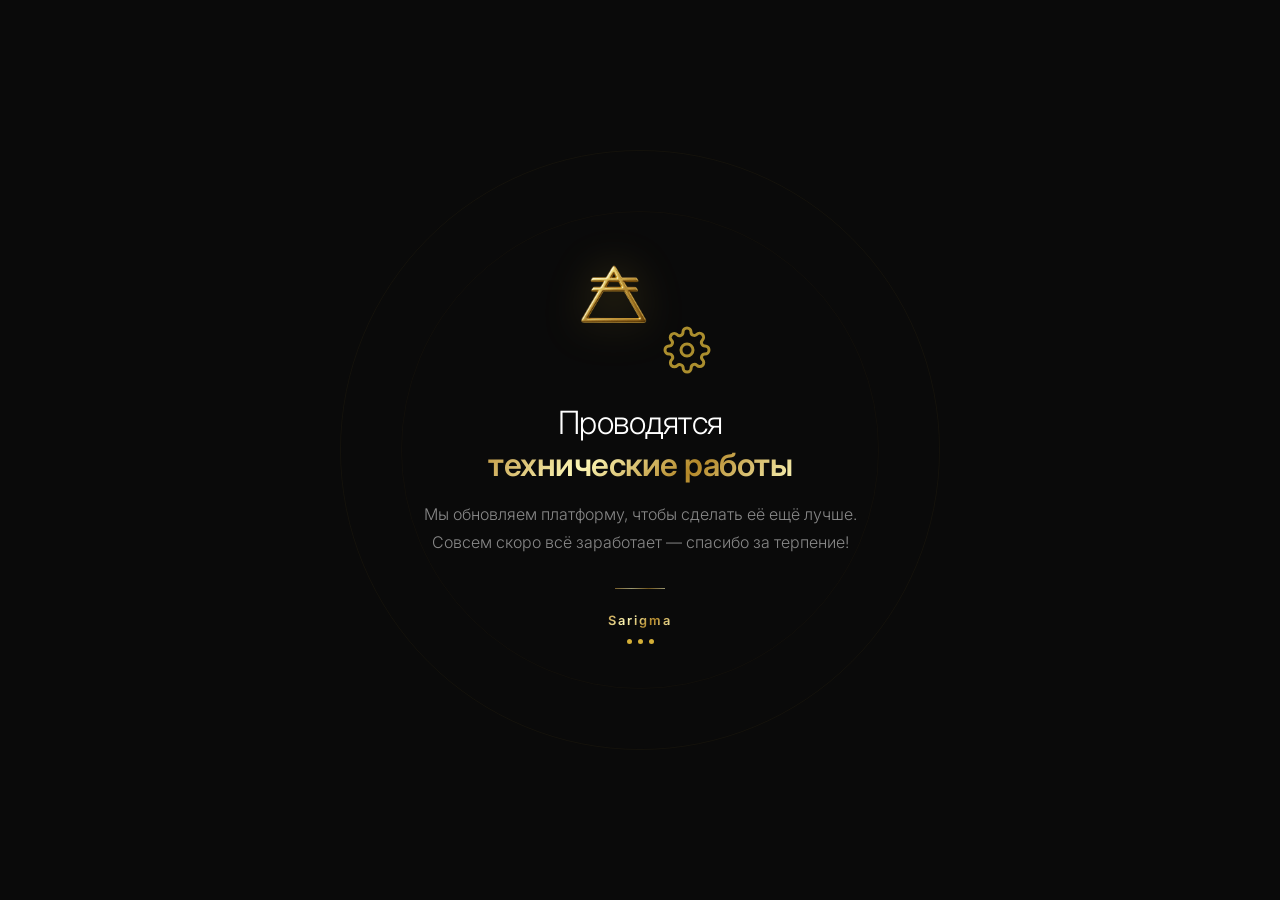
==== commit 8be70959: "поставил заглушку" ====
--- a/index.html
+++ b/index.html
@@ -1,285 +1,315 @@
 <!DOCTYPE html>
 <html lang="ru">
   <head>
-    <meta
-      name="description"
-      content="Sarigma (Саригма) — цифровая экосистема проектов: калькулятор КБЖУ для расчёта калорий, аналитика и комбинирование инвестиционных портфелей, приложение для тайм-менеджмента и глубокого анализа времени. Все проекты в одном месте."
-    />
-    <meta
-      name="keywords"
-      content="sarigma, саригма, yurizakhv, Юрий Захваткин, калькулятор КБЖУ, расчёт калорий, инвестиционный портфель, аналитика инвестиций, тайм-менеджмент, планирование задач, продуктивность, цифровая экосистема, приложения"
-    />
-    <meta name="author" content="yurizakhv" />
-    <meta name="robots" content="index, follow" />
-    <link rel="canonical" href="https://sarigma.ru" />
-
-    <meta name="rating" content="general" />
-    <meta name="revisit-after" content="7 days" />
-    <meta http-equiv="content-language" content="ru" />
-
-    <link rel="icon" href="img/favicon.png" />
     <meta charset="UTF-8" />
     <meta name="viewport" content="width=device-width, initial-scale=1.0" />
     <title>Sarigma</title>
-
-    <!-- Подключение шрифта Inter -->
+    <meta
+      name="description"
+      content="Sarigma — цифровая экосистема проектов. Ведутся технические работы."
+    />
+    <meta name="robots" content="noindex, nofollow" />
+    <link rel="icon" href="img/favicon.png" />
+
     <link rel="preconnect" href="https://fonts.googleapis.com" />
     <link rel="preconnect" href="https://fonts.gstatic.com" crossorigin />
     <link
-      href="https://fonts.googleapis.com/css2?family=Inter:opsz,wght@14..32,300;14..32,400;14..32,500;14..32,600;14..32,700&display=swap"
+      href="https://fonts.googleapis.com/css2?family=Inter:opsz,wght@14..32,300;14..32,400;14..32,500;14..32,600&display=swap"
       rel="stylesheet"
     />
 
-    <!-- Подключение стилей -->
-    <link rel="stylesheet" href="styles.css" />
+    <style>
+      :root {
+        --bg-primary: #0a0a0a;
+        --text-primary: #f0f0f0;
+        --text-secondary: #a0a0a0;
+        --gold-gradient: linear-gradient(
+          135deg,
+          #bf953f,
+          #fcf6b5,
+          #b38728,
+          #fbf5b7
+        );
+        --gold-base: #d4af37;
+        --gold-dark: #b38728;
+        --font-family: "Inter", -apple-system, BlinkMacSystemFont, sans-serif;
+        --transition-smooth: cubic-bezier(0.4, 0, 0.2, 1);
+      }
+
+      * {
+        margin: 0;
+        padding: 0;
+        box-sizing: border-box;
+      }
+
+      body {
+        background: var(--bg-primary);
+        color: var(--text-secondary);
+        font-family: var(--font-family);
+        min-height: 100vh;
+        display: flex;
+        justify-content: center;
+        align-items: center;
+        overflow: hidden;
+        -webkit-font-smoothing: antialiased;
+      }
+
+      /* Декоративный круг */
+      .bg-ornament {
+        position: fixed;
+        top: 50%;
+        left: 50%;
+        transform: translate(-50%, -50%);
+        width: 600px;
+        height: 600px;
+        border: 1px solid rgba(191, 149, 63, 0.06);
+        border-radius: 50%;
+        pointer-events: none;
+        z-index: 0;
+        animation: ornamentPulse 8s ease-in-out infinite;
+      }
+
+      .bg-ornament::after {
+        content: "";
+        position: absolute;
+        top: 60px;
+        left: 60px;
+        right: 60px;
+        bottom: 60px;
+        border: 1px solid rgba(191, 149, 63, 0.04);
+        border-radius: 50%;
+      }
+
+      /* Золотой текст */
+      .gold-text {
+        background: var(--gold-gradient);
+        -webkit-background-clip: text;
+        -webkit-text-fill-color: transparent;
+        background-clip: text;
+        font-weight: 600;
+      }
+
+      /* Контейнер */
+      .maintenance-container {
+        position: relative;
+        z-index: 1;
+        text-align: center;
+        padding: 40px;
+        max-width: 600px;
+        animation: fadeInUp 1s var(--transition-smooth) both;
+      }
+
+      /* Логотип */
+      .maintenance-logo {
+        width: 90px;
+        height: auto;
+        margin-bottom: 32px;
+        animation: logoFloat 4s ease-in-out infinite;
+        filter: drop-shadow(0 0 20px rgba(212, 175, 55, 0.3));
+      }
+
+      /* Иконка */
+      .maintenance-icon {
+        display: inline-block;
+        margin-bottom: 24px;
+        animation: iconRotate 3s ease-in-out infinite;
+      }
+
+      .gear-icon {
+        width: 48px;
+        height: 48px;
+        color: var(--gold-base);
+        opacity: 0.8;
+      }
+
+      /* Заголовок */
+      .maintenance-title {
+        font-size: 2rem;
+        font-weight: 300;
+        color: #fff;
+        letter-spacing: -0.5px;
+        margin-bottom: 16px;
+        line-height: 1.3;
+      }
+
+      /* Описание */
+      .maintenance-description {
+        font-size: 1rem;
+        color: #888;
+        font-weight: 300;
+        line-height: 1.7;
+        margin-bottom: 32px;
+        max-width: 440px;
+        margin-left: auto;
+        margin-right: auto;
+      }
+
+      /* Разделитель */
+      .gold-divider {
+        width: 50px;
+        height: 1px;
+        background: var(--gold-gradient);
+        margin: 0 auto 24px;
+        opacity: 0.6;
+      }
+
+      /* Подпись */
+      .maintenance-footer {
+        font-size: 0.8rem;
+        color: #555;
+        letter-spacing: 2px;
+      }
+
+      /* Точки загрузки */
+      .loading-dots {
+        display: inline-flex;
+        gap: 6px;
+        margin-top: 8px;
+      }
+
+      .loading-dots span {
+        width: 5px;
+        height: 5px;
+        background: var(--gold-base);
+        border-radius: 50%;
+        animation: dotPulse 1.4s ease-in-out infinite;
+      }
+
+      .loading-dots span:nth-child(2) {
+        animation-delay: 0.2s;
+      }
+
+      .loading-dots span:nth-child(3) {
+        animation-delay: 0.4s;
+      }
+
+      /* Анимации */
+      @keyframes fadeInUp {
+        from {
+          opacity: 0;
+          transform: translateY(30px);
+        }
+        to {
+          opacity: 1;
+          transform: translateY(0);
+        }
+      }
+
+      @keyframes logoFloat {
+        0%,
+        100% {
+          transform: translateY(0);
+        }
+        50% {
+          transform: translateY(-8px);
+        }
+      }
+
+      @keyframes ornamentPulse {
+        0%,
+        100% {
+          transform: translate(-50%, -50%) scale(1);
+          opacity: 1;
+        }
+        50% {
+          transform: translate(-50%, -50%) scale(1.05);
+          opacity: 0.7;
+        }
+      }
+
+      @keyframes dotPulse {
+        0%,
+        100% {
+          opacity: 0.3;
+          transform: scale(1);
+        }
+        50% {
+          opacity: 1;
+          transform: scale(1.4);
+        }
+      }
+
+      @keyframes iconRotate {
+        0%,
+        100% {
+          transform: rotate(0deg);
+        }
+        25% {
+          transform: rotate(15deg);
+        }
+        75% {
+          transform: rotate(-15deg);
+        }
+      }
+
+      /* Адаптив */
+      @media (max-width: 600px) {
+        .maintenance-title {
+          font-size: 1.4rem;
+        }
+        .maintenance-description {
+          font-size: 0.9rem;
+        }
+        .maintenance-logo {
+          width: 64px;
+        }
+        .bg-ornament {
+          width: 350px;
+          height: 350px;
+        }
+      }
+    </style>
   </head>
   <body>
-    <!-- ===== LOADING SCREEN ===== -->
-    <div id="loading-screen" class="loading-screen">
-      <div class="loading-content">
-        <img
-          src="img/sarigmaLogo.png"
-          alt="Sarigma Logo"
-          class="loading-logo"
-        />
-        <div class="loading-text">Загрузка...</div>
-        <div class="loading-progress">
-          <div class="loading-progress-bar"></div>
-        </div>
+    <div class="bg-ornament"></div>
+
+    <div class="maintenance-container">
+      <!-- Логотип Sarigma -->
+      <img src="img/sarigmaLogo.png" alt="Sarigma" class="maintenance-logo" />
+
+      <!-- Иконка шестерёнки -->
+      <div class="maintenance-icon">
+        <svg
+          class="gear-icon"
+          viewBox="0 0 24 24"
+          fill="none"
+          stroke="currentColor"
+          stroke-width="1.5"
+          stroke-linecap="round"
+          stroke-linejoin="round"
+        >
+          <circle cx="12" cy="12" r="3"></circle>
+          <path
+            d="M19.4 15a1.65 1.65 0 0 0 .33 1.82l.06.06a2 2 0 0 1 0 2.83 2 2 0 0 1-2.83 0l-.06-.06a1.65 1.65 0 0 0-1.82-.33 1.65 1.65 0 0 0-1 1.51V21a2 2 0 0 1-4 0v-.09A1.65 1.65 0 0 0 9 19.4a1.65 1.65 0 0 0-1.82.33l-.06.06a2 2 0 0 1-2.83 0 2 2 0 0 1 0-2.83l.06-.06A1.65 1.65 0 0 0 4.68 15a1.65 1.65 0 0 0-1.51-1H3a2 2 0 0 1 0-4h.09A1.65 1.65 0 0 0 4.6 9a1.65 1.65 0 0 0-.33-1.82l-.06-.06a2 2 0 0 1 2.83-2.83l.06.06A1.65 1.65 0 0 0 9 4.68a1.65 1.65 0 0 0 1-1.51V3a2 2 0 0 1 4 0v.09a1.65 1.65 0 0 0 1 1.51 1.65 1.65 0 0 0 1.82-.33l.06-.06a2 2 0 0 1 2.83 2.83l-.06.06A1.65 1.65 0 0 0 19.4 9a1.65 1.65 0 0 0 1.51 1H21a2 2 0 0 1 0 4h-.09a1.65 1.65 0 0 0-1.51 1z"
+          ></path>
+        </svg>
+      </div>
+
+      <!-- Заголовок -->
+      <h1 class="maintenance-title">
+        Проводятся<br /><span class="gold-text">технические работы</span>
+      </h1>
+
+      <!-- Описание -->
+      <p class="maintenance-description">
+        Мы обновляем платформу, чтобы сделать её ещё лучше. Совсем скоро всё
+        заработает — спасибо за терпение!
+      </p>
+
+      <!-- Разделитель -->
+      <div class="gold-divider"></div>
+
+      <!-- Подпись -->
+      <div class="maintenance-footer">
+        <span class="gold-text">Sarigma</span>
+      </div>
+
+      <!-- Точки -->
+      <div class="loading-dots">
+        <span></span>
+        <span></span>
+        <span></span>
       </div>
     </div>
-
-    <!-- Декоративный фоновый элемент -->
-    <div class="bg-ornament"></div>
-
-    <div class="container">
-      <!-- ===== Верхняя панель ===== -->
-      <header class="header">
-        <a href="#" class="logo">
-          Sarigma<span class="gold-accent">Navigation</span>
-          <img src="img/sarigmaLogo.png" alt="Sarigma Logo" class="logo-img" />
-        </a>
-        <nav>
-          <ul class="nav-links">
-            <li><a href="#products">Приложения</a></li>
-            <li><a href="#media">Соцсети</a></li>
-            <li><a href="#contact">Контакты</a></li>
-          </ul>
-        </nav>
-      </header>
-
-      <!-- ===== Главный экран ===== -->
-      <section class="hero">
-        <span class="hero-badge animate-fade-in">ДОБРО ПОЖАЛОВАТЬ</span>
-        <h1 class="animate-slide-up">
-          Цифровая <span class="gold-text">экосистема</span><br />
-        </h1>
-        <p class="animate-slide-up animate-delay-1">
-          Все мои проекты, приложения и ссылки
-        </p>
-        <!-- Декоративная линия -->
-        <div class="gold-divider animate-scale-in"></div>
-      </section>
-
-      <!-- ===== Секция: Продукты ===== -->
-      <section id="products" class="section">
-        <div class="section-header">
-          <span class="section-tag">Продукты</span>
-          <h2 class="section-title">Мои приложения</h2>
-        </div>
-
-        <div class="products-grid">
-          <!-- Карточка 1: Калькулятор КБЖУ (серебристая) -->
-          <a
-            href="https://mp.sarigma.ru"
-            class="product-card reveal-on-scroll card-silver"
-            target="_blank"
-          >
-            <div class="product-icon">
-              <img
-                src="img/PitAppLogo.png"
-                alt="Калькулятор КБЖУ"
-                class="product-icon-img"
-              />
-            </div>
-            <div class="product-info">
-              <h3>Калькулятор КБЖУ</h3>
-              <p>
-                Точный расчёт калорий, белков, жиров и углеводов для контроля
-                питания и достижения целей.
-              </p>
-            </div>
-            <div class="product-arrow">
-              <svg
-                width="24"
-                height="24"
-                viewBox="0 0 24 24"
-                fill="none"
-                stroke="currentColor"
-                stroke-width="1.5"
-                stroke-linecap="round"
-                stroke-linejoin="round"
-              >
-                <line x1="5" y1="12" x2="19" y2="12"></line>
-                <polyline points="12 5 19 12 12 19"></polyline>
-              </svg>
-            </div>
-            <div class="card-shine"></div>
-          </a>
-
-          <!-- Карточка 2: Инвестиционные портфели (сине-фиолетовая) -->
-          <a
-            href="https://pb.sarigma.ru"
-            class="product-card reveal-on-scroll card-blue-purple"
-            target="_blank"
-          >
-            <div class="product-icon">
-              <img
-                src="img/FinAppLogo.png"
-                alt="Инвестиционные портфели"
-                class="product-icon-img"
-              />
-            </div>
-            <div class="product-info">
-              <h3>Комбинирование и аналитика инвестиционных портфелей</h3>
-              <p>
-                Составление, оптимизация и глубокий анализ инвестиционного
-                портфеля.
-              </p>
-            </div>
-            <div class="product-arrow">
-              <svg
-                width="24"
-                height="24"
-                viewBox="0 0 24 24"
-                fill="none"
-                stroke="currentColor"
-                stroke-width="1.5"
-                stroke-linecap="round"
-                stroke-linejoin="round"
-              >
-                <line x1="5" y1="12" x2="19" y2="12"></line>
-                <polyline points="12 5 19 12 12 19"></polyline>
-              </svg>
-            </div>
-            <div class="card-shine"></div>
-          </a>
-
-          <!-- Карточка 3: Тайм-менеджмент (тёмно-зелёная) -->
-          <a
-            href="https://dm.sarigma.ru"
-            class="product-card reveal-on-scroll card-dark-green"
-            target="_blank"
-          >
-            <div class="product-icon">
-              <img
-                src="img/deepAppLogo.png"
-                alt="Тайм-менеджмент"
-                class="product-icon-img"
-              />
-            </div>
-            <div class="product-info">
-              <h3>Приложение по тайм-менеджменту</h3>
-              <p>
-                Глубокий анализ времени, продуктивность и эффективное
-                планирование задач.
-              </p>
-            </div>
-            <div class="product-arrow">
-              <svg
-                width="24"
-                height="24"
-                viewBox="0 0 24 24"
-                fill="none"
-                stroke="currentColor"
-                stroke-width="1.5"
-                stroke-linecap="round"
-                stroke-linejoin="round"
-              >
-                <line x1="5" y1="12" x2="19" y2="12"></line>
-                <polyline points="12 5 19 12 12 19"></polyline>
-              </svg>
-            </div>
-            <div class="card-shine"></div>
-          </a>
-        </div>
-      </section>
-
-      <!-- ===== Секция: Социальные сети ===== -->
-      <section id="media" class="section">
-        <div class="section-header">
-          <span class="section-tag">Контент и связь</span>
-          <h2 class="section-title">Мои платформы</h2>
-        </div>
-
-        <div class="media-grid">
-          <!-- Telegram -->
-          <a
-            href="https://t.me/yurizakhv"
-            class="media-card reveal-on-scroll"
-            target="_blank"
-          >
-            <div class="media-icon">
-              <img
-                src="https://cdn.jsdelivr.net/npm/simple-icons@v9/icons/telegram.svg"
-                alt="Telegram"
-                class="media-icon-img"
-              />
-            </div>
-            <h4>Telegram</h4>
-            <p>Открытый телеграмм канал</p>
-            <span class="media-handle">@yurizakhv</span>
-            <div class="card-shine"></div>
-          </a>
-
-          <!-- TikTok -->
-          <a
-            href="https://tiktok.com/@yurizakhv"
-            class="media-card reveal-on-scroll"
-            target="_blank"
-          >
-            <div class="media-icon">
-              <img
-                src="https://cdn.jsdelivr.net/npm/simple-icons@v9/icons/tiktok.svg"
-                alt="TikTok"
-                class="media-icon-img"
-              />
-            </div>
-            <h4>TikTok</h4>
-            <p>мой акаунт в тик токе</p>
-            <span class="media-handle">@yurizakhv</span>
-            <div class="card-shine"></div>
-          </a>
-
-          <!-- YouTube -->
-          <a
-            href="https://youtube.com/@yurizakhv"
-            class="media-card reveal-on-scroll"
-            target="_blank"
-          >
-            <div class="media-icon">
-              <img
-                src="https://cdn.jsdelivr.net/npm/simple-icons@v9/icons/youtube.svg"
-                alt="YouTube"
-                class="media-icon-img"
-              />
-            </div>
-            <h4>YouTube</h4>
-            <p>Мои начинания из года в год</p>
-            <span class="media-handle">@yurizakhv</span>
-            <div class="card-shine"></div>
-          </a>
-        </div>
-      </section>
-
-      <!-- ===== Футер ===== -->
-      <footer id="contact" class="footer">
-        <span class="footer-text">Copyright © 2026 created by yurizakhv</span>
-        <span class="gold-text">Sarigma</span>
-      </footer>
-    </div>
-
-    <!-- Подключение скриптов -->
-    <script src="script.js"></script>
   </body>
 </html>
